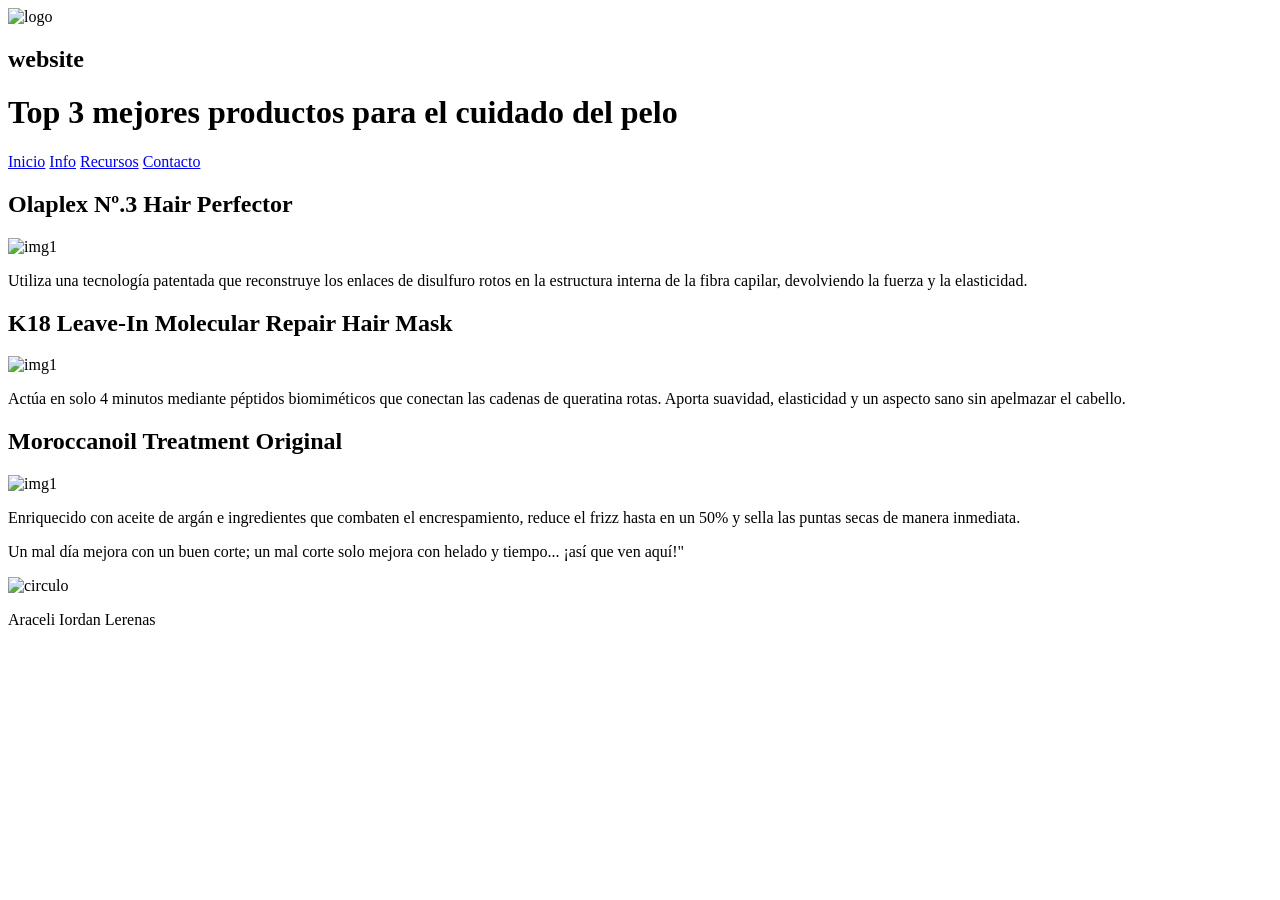
==== index.html @ 1f34c500 "Add files via upload" ====
<!DOCTYPE html>
<html lang="es">
<head>
    <meta charset="UTF-8">
    <meta http-equiv="X-UA-Compatible" content="IE=edge">
    <meta name="viewport" content="width=device-width, initial-scale=1.0">
    <title>Plantilla Amarillo</title>
    <link rel="stylesheet" href="css/estilos.css">
</head>
<body>
    <header>
        <img src="img/logo.svg" alt="logo">
        <h2>website</h2>
        <h1>Top 3 mejores productos para el cuidado del pelo </h1>
    </header>
    <nav>
        <a href="index.html">Inicio</a>
        <a href="Info.html">Info</a>
        <a href="recursos.html">Recursos</a>
        <a href="contacto.html">Contacto</a>
    </nav>
    <main>
        <article>
            <h2>Olaplex Nº.3 Hair Perfector</h2>
            <div class="contenido">
                <img src="img/imag.avif" alt="img1">
                <p>Utiliza una tecnología patentada que reconstruye los enlaces de disulfuro rotos en la estructura interna de la fibra capilar, devolviendo la fuerza y la elasticidad.</p>
        
        </article>
        <article>
            <h2>K18 Leave-In Molecular Repair Hair Mask</h2>
            <div class="contenido">
                <img src="img/imagen.jpg" alt="img1">
                <p>Actúa en solo 4 minutos mediante péptidos biomiméticos que conectan las cadenas de queratina rotas. Aporta suavidad, elasticidad y un aspecto sano sin apelmazar el cabello.
                <p>
            </div>
        </article>
        <article>
            <h2>Moroccanoil Treatment Original</h2>
            <div class="contenido">
                <img src="img/images.jpg" alt="img1">
                <p>Enriquecido con aceite de argán e ingredientes que combaten el encrespamiento, reduce el frizz hasta en un 50% y sella las puntas secas de manera inmediata.
                
            </div>
        </article>
        <div class="info">
            <p>Un mal día mejora con un buen corte; un mal corte solo mejora con helado y tiempo... ¡así que ven aquí!"</p>
            <img src="img/person.svg" alt="circulo">
        </div>
    </main>
    <footer><p> Araceli Iordan Lerenas 
</body>
</html>
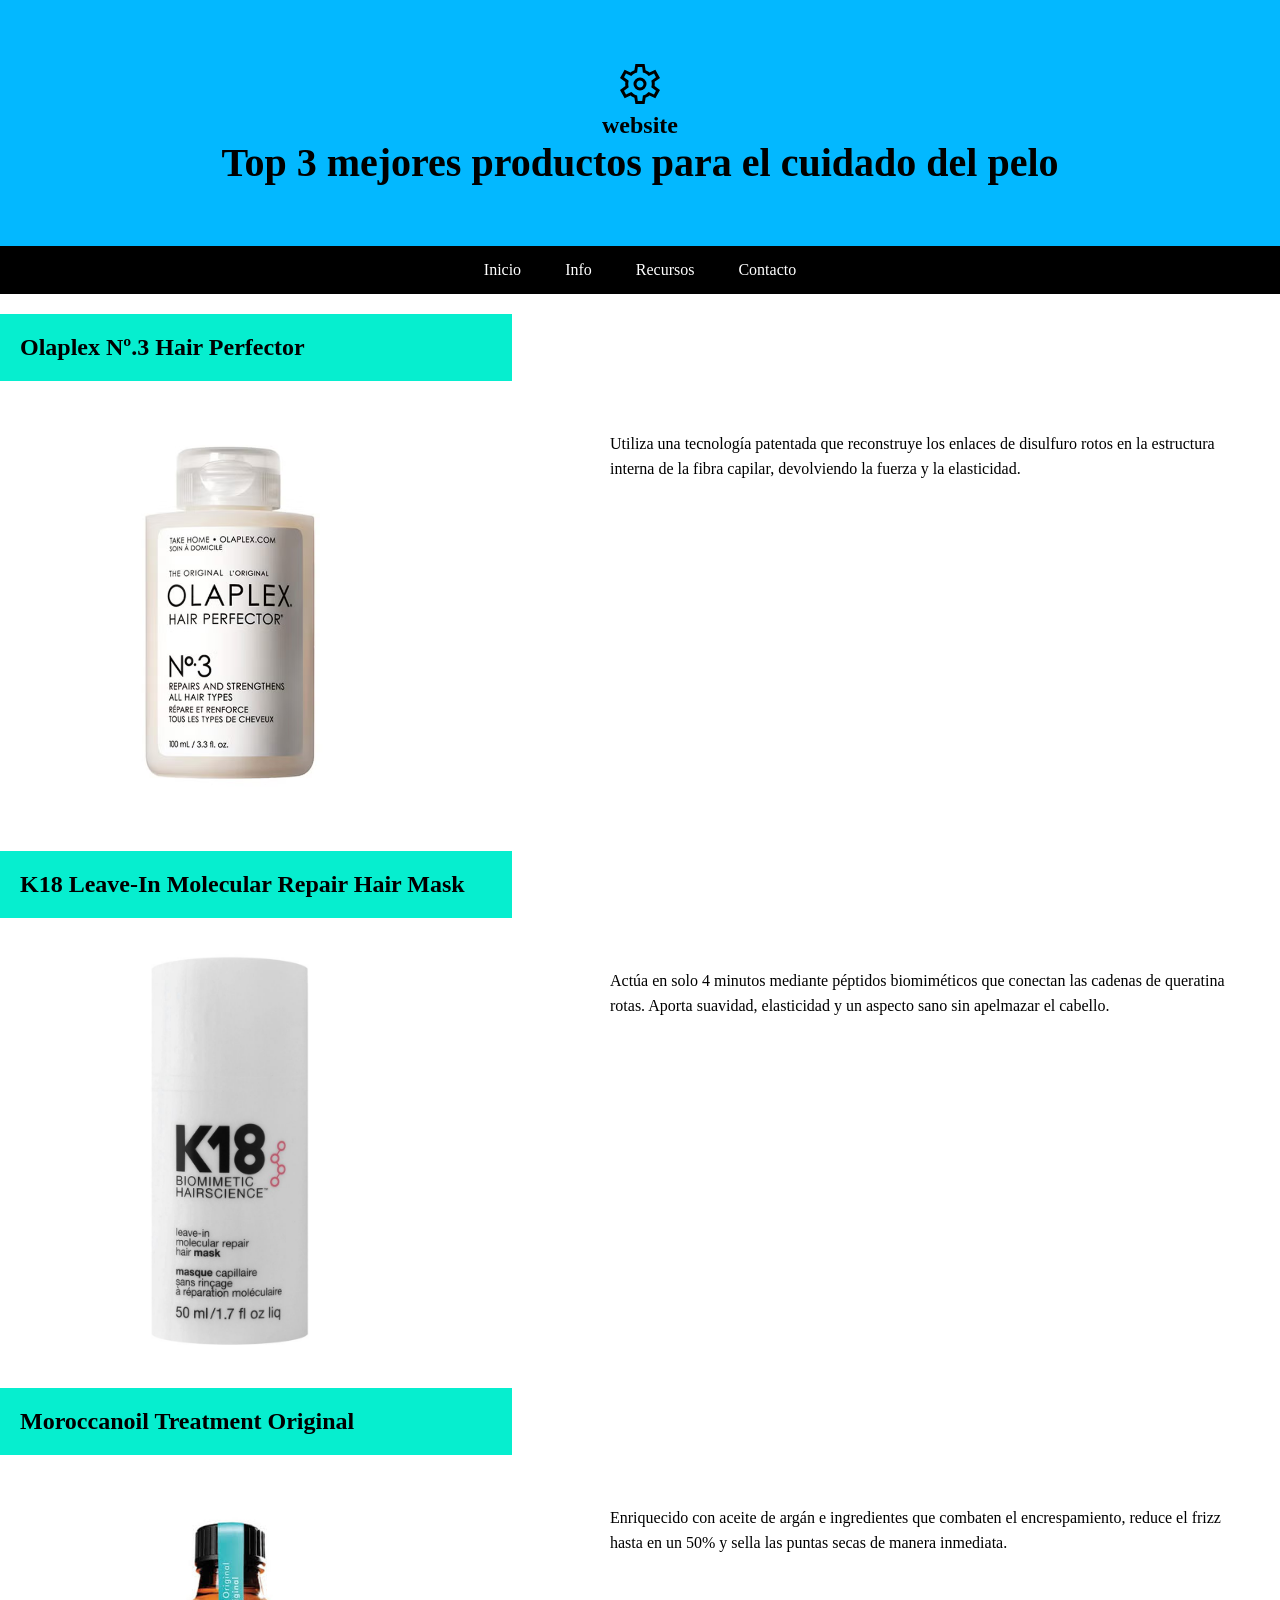
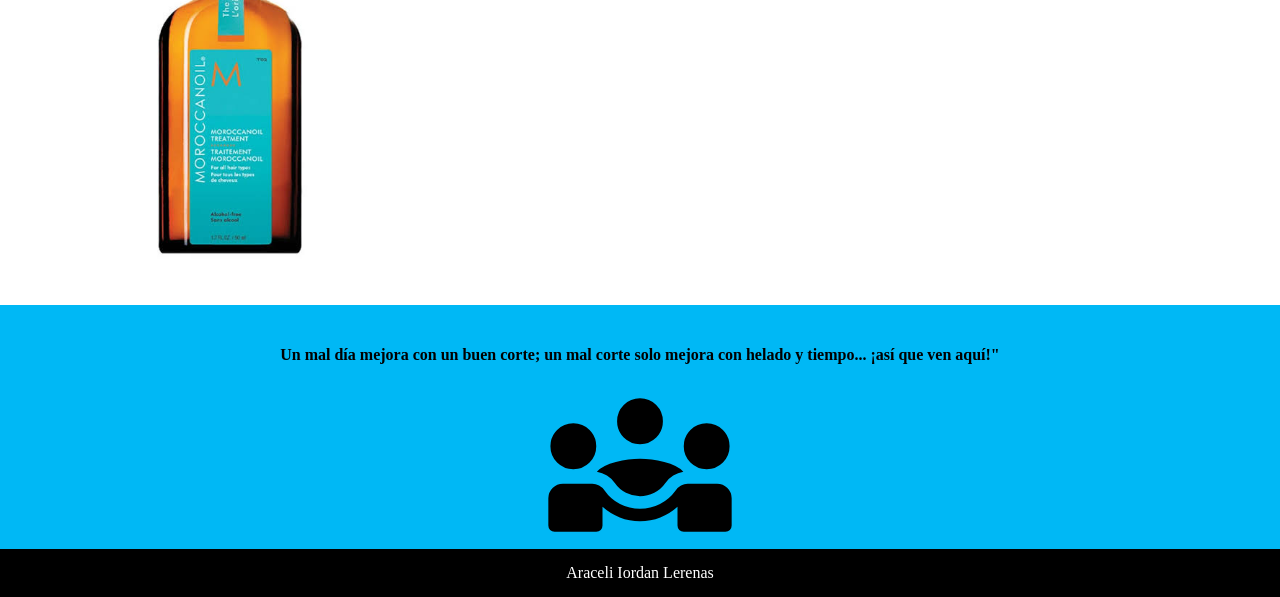
==== commit 4ff49e5f: "Add files via upload" ====
--- a/index.html
+++ b/index.html
@@ -5,11 +5,11 @@
     <meta http-equiv="X-UA-Compatible" content="IE=edge">
     <meta name="viewport" content="width=device-width, initial-scale=1.0">
     <title>Plantilla Amarillo</title>
-    <link rel="stylesheet" href="css/estilos.css">
+    <link rel="stylesheet" href="estilos.css">
 </head>
 <body>
     <header>
-        <img src="img/logo.svg" alt="logo">
+        <img src="logo.svg" alt="logo">
         <h2>website</h2>
         <h1>Top 3 mejores productos para el cuidado del pelo </h1>
     </header>
@@ -23,14 +23,14 @@
         <article>
             <h2>Olaplex Nº.3 Hair Perfector</h2>
             <div class="contenido">
-                <img src="img/imag.avif" alt="img1">
+                <img src="imag.avif" alt="img1">
                 <p>Utiliza una tecnología patentada que reconstruye los enlaces de disulfuro rotos en la estructura interna de la fibra capilar, devolviendo la fuerza y la elasticidad.</p>
         
         </article>
         <article>
             <h2>K18 Leave-In Molecular Repair Hair Mask</h2>
             <div class="contenido">
-                <img src="img/imagen.jpg" alt="img1">
+                <img src="imagen.jpg" alt="img1">
                 <p>Actúa en solo 4 minutos mediante péptidos biomiméticos que conectan las cadenas de queratina rotas. Aporta suavidad, elasticidad y un aspecto sano sin apelmazar el cabello.
                 <p>
             </div>
@@ -38,14 +38,14 @@
         <article>
             <h2>Moroccanoil Treatment Original</h2>
             <div class="contenido">
-                <img src="img/images.jpg" alt="img1">
+                <img src="images.jpg" alt="img1">
                 <p>Enriquecido con aceite de argán e ingredientes que combaten el encrespamiento, reduce el frizz hasta en un 50% y sella las puntas secas de manera inmediata.
                 
             </div>
         </article>
         <div class="info">
             <p>Un mal día mejora con un buen corte; un mal corte solo mejora con helado y tiempo... ¡así que ven aquí!"</p>
-            <img src="img/person.svg" alt="circulo">
+            <img src="person.svg" alt="circulo">
         </div>
     </main>
     <footer><p> Araceli Iordan Lerenas 
--- a/estilos.css
+++ b/estilos.css
@@ -0,0 +1,97 @@
+@import url('https://fonts.googleapis.com/css2?family=Anybody&display=swap');
+
+* {
+    margin:0;
+    padding:0;
+    box-sizing: border-box;
+}
+
+body{
+    min-height: 100vh;
+    background-color: #fff;
+    color:#000;
+    font-family: 'Anbody', cursive;
+}
+
+header {
+    /* min-height: 300px; */
+    background-color: rgb(3, 184, 255);
+    text-align: center;
+    padding:60px;
+    
+}
+header h1{
+    font-size: 2.5em;
+}
+nav {
+    /* height: 50px; */
+    background-color: #000;
+    color:#fff;
+    text-align: center;
+}
+nav a{
+    text-decoration: none;
+    color:#fff;
+    padding:15px 20px;
+    display:inline-block;
+    /* background-color: red; */
+}
+
+nav a:hover{
+    text-decoration: underline;
+}
+main article{
+    /* background-color: red; */
+    padding:20px 0;
+    overflow: hidden;
+    
+}
+main article h2{
+    width:40%;
+    min-width: 400px;
+    background-color: rgb(6, 238, 207);
+    padding:20px;
+    
+}
+main article .contenido{
+    padding:30px;
+    /* background-color: aqua; */
+}
+main article img{
+    
+    width: 200%;
+    min-width: 240px;
+    max-width: 400px;
+    margin-right: 180px;;
+    float:left;
+    
+}
+main article p{
+    margin-top:20px;
+    /* margin-left:20px; */
+    line-height: 25px;
+}
+main .info{
+    background-color: rgb(0, 184, 245);
+    text-align: center;
+    font-weight: bolder;
+    
+}
+main .info p{
+    padding:40px 20% 0;
+    line-height: 20px;;
+}
+
+main .info img{
+    width: 20%;
+    max-width: 200px;
+    /* border:5px solid #fff; */
+    margin-bottom: -20px;
+}
+footer{
+    /* height: 50px; */
+    background-color: #000;
+    color:#fff;
+    text-align: center;
+    padding:15px;
+}
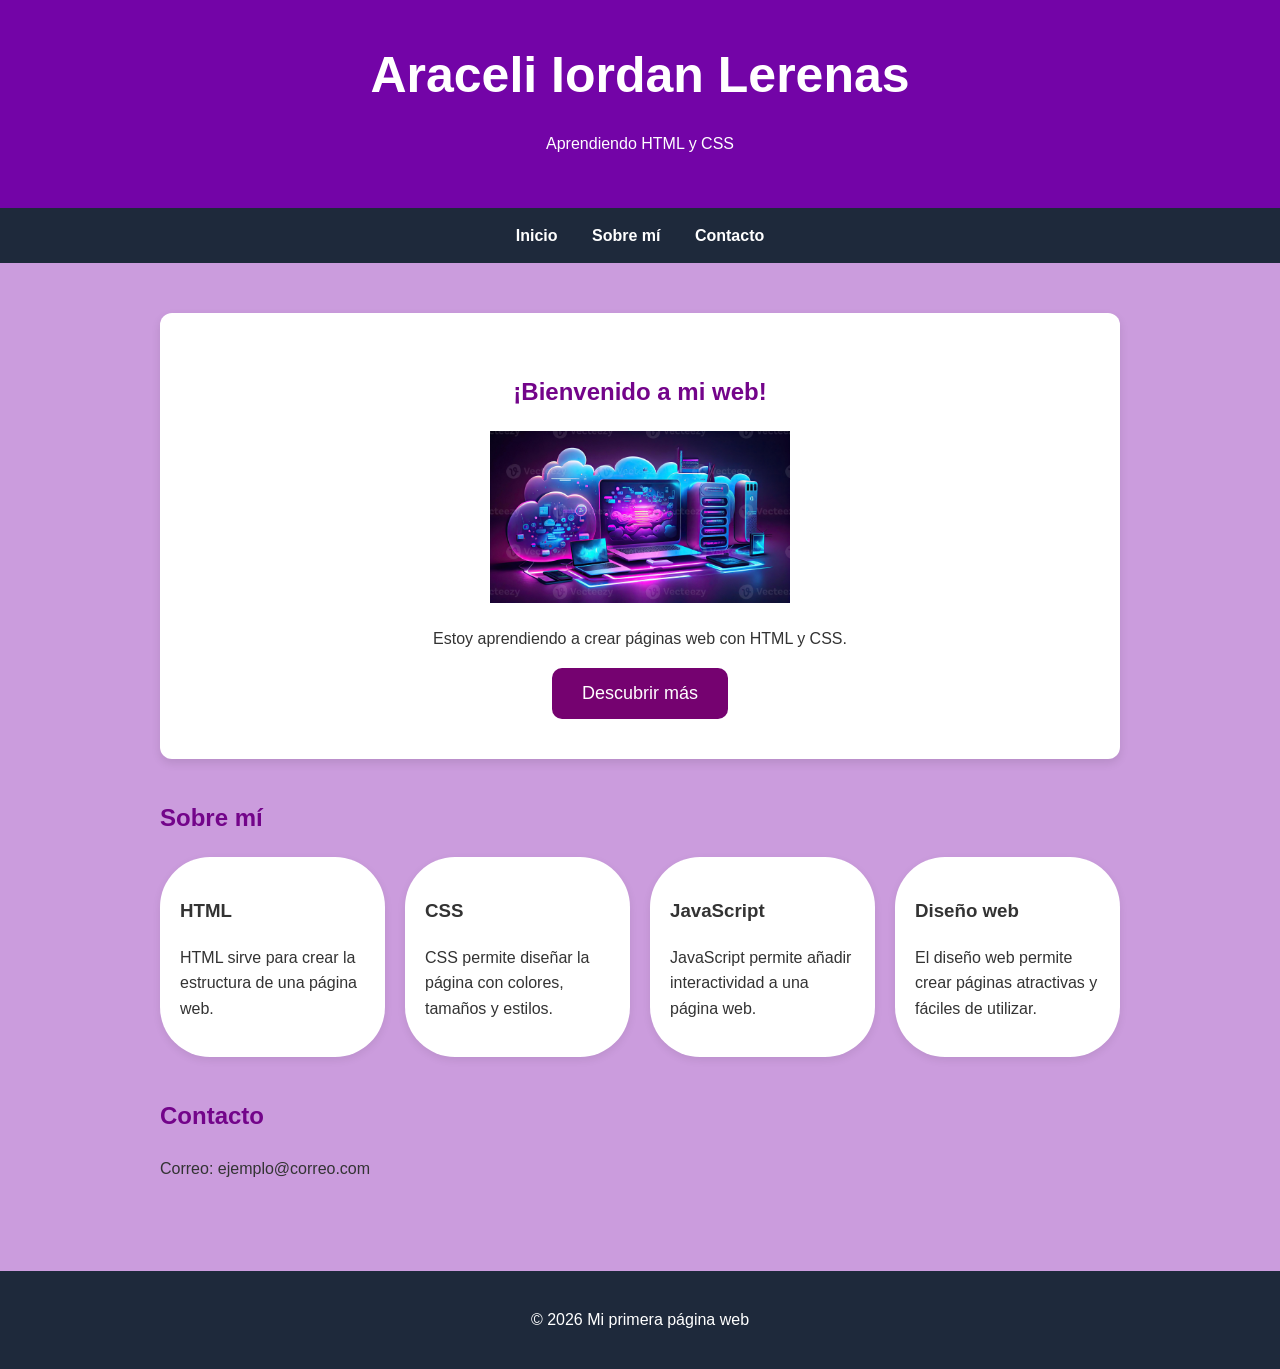
==== commit 2f941ee9: "Add files via upload" ====
--- a/index.html
+++ b/index.html
@@ -1,53 +1,110 @@
-<!DOCTYPE html>
-<html lang="es">
-<head>
-    <meta charset="UTF-8">
-    <meta http-equiv="X-UA-Compatible" content="IE=edge">
-    <meta name="viewport" content="width=device-width, initial-scale=1.0">
-    <title>Plantilla Amarillo</title>
-    <link rel="stylesheet" href="estilos.css">
-</head>
-<body>
-    <header>
-        <img src="logo.svg" alt="logo">
-        <h2>website</h2>
-        <h1>Top 3 mejores productos para el cuidado del pelo </h1>
-    </header>
-    <nav>
-        <a href="index.html">Inicio</a>
-        <a href="Info.html">Info</a>
-        <a href="recursos.html">Recursos</a>
-        <a href="contacto.html">Contacto</a>
-    </nav>
-    <main>
-        <article>
-            <h2>Olaplex Nº.3 Hair Perfector</h2>
-            <div class="contenido">
-                <img src="imag.avif" alt="img1">
-                <p>Utiliza una tecnología patentada que reconstruye los enlaces de disulfuro rotos en la estructura interna de la fibra capilar, devolviendo la fuerza y la elasticidad.</p>
-        
-        </article>
-        <article>
-            <h2>K18 Leave-In Molecular Repair Hair Mask</h2>
-            <div class="contenido">
-                <img src="imagen.jpg" alt="img1">
-                <p>Actúa en solo 4 minutos mediante péptidos biomiméticos que conectan las cadenas de queratina rotas. Aporta suavidad, elasticidad y un aspecto sano sin apelmazar el cabello.
-                <p>
-            </div>
-        </article>
-        <article>
-            <h2>Moroccanoil Treatment Original</h2>
-            <div class="contenido">
-                <img src="images.jpg" alt="img1">
-                <p>Enriquecido con aceite de argán e ingredientes que combaten el encrespamiento, reduce el frizz hasta en un 50% y sella las puntas secas de manera inmediata.
-                
-            </div>
-        </article>
-        <div class="info">
-            <p>Un mal día mejora con un buen corte; un mal corte solo mejora con helado y tiempo... ¡así que ven aquí!"</p>
-            <img src="person.svg" alt="circulo">
-        </div>
-    </main>
-    <footer><p> Araceli Iordan Lerenas 
-</body>
+<!DOCTYPE html>
+
+<html lang="es">
+
+<head>
+
+    <meta charset="UTF-8">
+
+    <meta name="viewport" content="width=device-width, initial-scale=1.0">
+
+    <title>Mi primera página web</title>
+
+    <link rel="stylesheet" href="style.css">
+
+</head>
+
+<body>
+
+    <header>
+
+        <h1>Araceli Iordan Lerenas </h1>
+
+        <p>Aprendiendo HTML y CSS</p>
+
+    </header>
+
+    <nav>
+
+        <a href="#inicio">Inicio</a>
+
+        <a href="#sobre-mi">Sobre mí</a>
+
+        <a href="#contacto">Contacto</a>
+
+    </nav>
+
+    <main>
+
+        <section id="inicio" class="presentacion">
+
+            <h2>¡Bienvenido a mi web!</h2>
+
+<img src="imagen.png" alt="Imagen de presentación" width="300">
+
+            <p>Estoy aprendiendo a crear páginas web con HTML y CSS.</p>
+
+            <button>Descubrir más</button>
+
+        </section>
+
+        <section id="sobre-mi">
+
+            <h2>Sobre mí</h2>
+
+            <div class="tarjetas">
+
+                <article class="tarjeta">
+
+                    <h3>HTML</h3>
+
+                    <p>HTML sirve para crear la estructura de una página web.</p>
+
+                </article>
+
+                <article class="tarjeta">
+
+                    <h3>CSS</h3>
+
+                    <p>CSS permite diseñar la página con colores, tamaños y estilos.</p>
+
+                </article>
+
+                <article class="tarjeta">
+
+                    <h3>JavaScript</h3>
+
+                    <p>JavaScript permite añadir interactividad a una página web.</p>
+
+                </article>
+                <article class="tarjeta">
+
+                    <h3>Diseño web </h3>
+
+                    <p>El diseño web permite crear páginas atractivas y fáciles de utilizar.</p>
+
+                </article>
+
+            </div>
+
+        </section>
+
+        <section id="contacto">
+
+            <h2>Contacto</h2>
+
+            <p>Correo: ejemplo@correo.com</p>
+
+        </section>
+
+    </main>
+
+    <footer>
+
+        <p>© 2026 Mi primera página web</p>
+
+    </footer>
+
+</body>
+
 </html>
--- a/style.css
+++ b/style.css
@@ -0,0 +1,215 @@
+/* Estilos generales */
+
+* {
+
+    box-sizing: border-box;
+
+}
+
+body {
+
+    font-family: Arial, sans-serif;
+
+    margin: 0;
+
+    background-color: #cb9cdd;
+
+    color: #333;
+
+    line-height: 1.6;
+
+}
+
+/* Cabecera */
+
+header {
+
+    background-color: #7304a7;
+
+    color: white;
+
+    text-align: center;
+
+    padding: 35px 20px;
+
+}
+
+header h1 {
+
+    margin: 0;
+
+    font-size: 50px;
+
+}
+
+/* Menú de navegación */
+
+nav {
+
+    background-color: #1e293b;
+
+    text-align: center;
+
+    padding: 15px;
+
+}
+
+nav a {
+
+    color: white;
+
+    text-decoration: none;
+
+    margin: 0 15px;
+
+    font-weight: bold;
+
+}
+
+nav a:hover {
+
+    color: #93c5fd;
+
+}
+
+/* Contenido principal */
+
+main {
+
+    max-width: 1000px;
+
+    margin: 30px auto;
+
+    padding: 20px;
+
+}
+
+section {
+
+    margin-bottom: 40px;
+
+}
+
+h2 {
+
+    color: #73048a;
+
+}
+
+/* Presentación */
+
+.presentacion {
+
+    background-color: white;
+
+    text-align: center;
+
+    padding: 40px 20px;
+
+    border-radius: 12px;
+
+    box-shadow: 0 4px 10px rgba(0, 0, 0, 0.1);
+
+}
+
+/* Botón */
+
+button {
+
+    background-color: #750270;
+
+    color: white;
+
+    border: none;
+
+    padding: 15px 30px;
+
+    border-radius: 10px;
+
+    cursor: pointer;
+
+    font-size: 18px;
+
+}
+
+button:hover {
+
+    background-color: #5e027a;
+
+}
+
+/* Tarjetas */
+
+.tarjetas {
+
+    display: flex;
+
+    gap: 20px;
+
+    flex-wrap: wrap;
+
+}
+
+.tarjeta {
+
+    flex: 1;
+
+    min-width: 200px;
+
+    background-color: white;
+
+    padding: 20px;
+
+    border-radius: 50px;
+
+    box-shadow: 0 3px 8px rgba(0, 0, 0, 0.08);
+
+    transition: transform 0.3s;
+
+}
+
+.tarjeta:hover {
+
+    transform: translateY(-5px);
+
+}
+
+/* Pie de página */
+
+footer {
+
+    background-color: #1e293b;
+
+    color: white;
+
+    text-align: center;
+
+    padding: 20px;
+
+}
+
+/* Adaptación a móviles */
+
+@media (max-width: 600px) {
+
+    header h1 {
+
+        font-size: 28px;
+
+    }
+
+    nav a {
+
+        display: inline-block;
+
+        margin: 5px 8px;
+
+    }
+
+    .tarjetas {
+
+        flex-direction: column;
+
+    }
+
+}
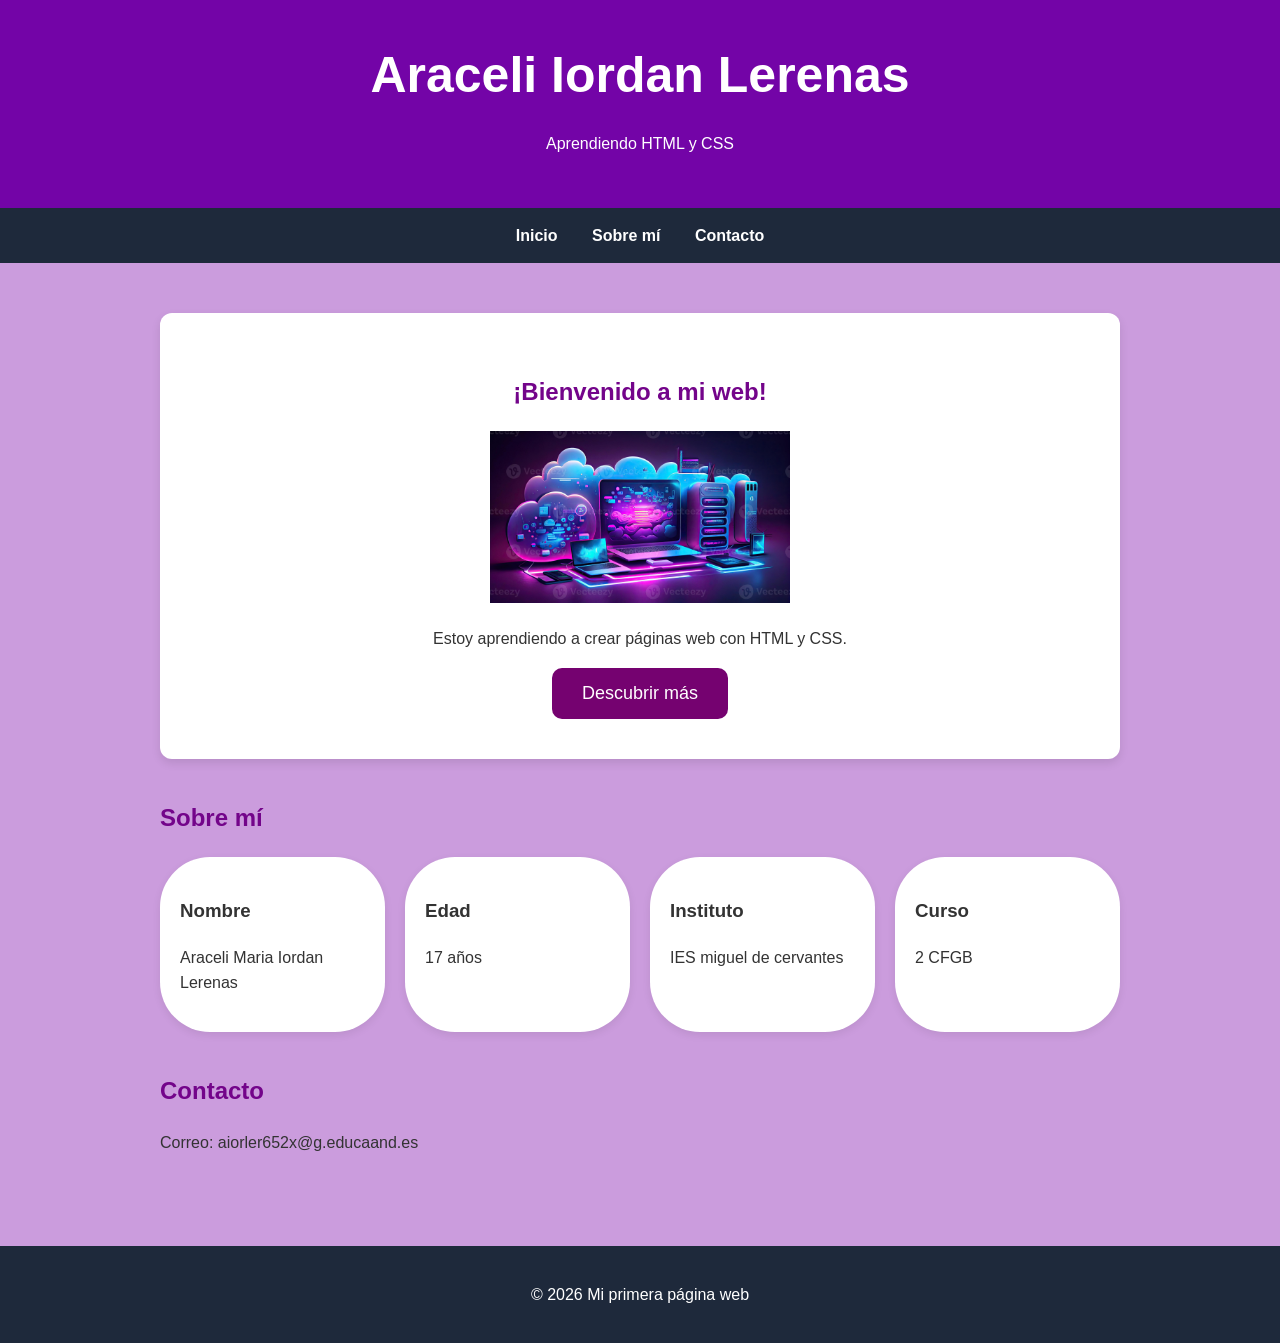
==== commit 693682e1: "Add files via upload" ====
--- a/index.html
+++ b/index.html
@@ -56,32 +56,32 @@
 
                 <article class="tarjeta">
 
-                    <h3>HTML</h3>
+                    <h3>Nombre </h3>
 
-                    <p>HTML sirve para crear la estructura de una página web.</p>
+                    <p>Araceli Maria Iordan Lerenas </p>
 
                 </article>
 
                 <article class="tarjeta">
 
-                    <h3>CSS</h3>
+                    <h3>Edad  </h3>
 
-                    <p>CSS permite diseñar la página con colores, tamaños y estilos.</p>
+                    <p>17 años  </p>
 
                 </article>
 
                 <article class="tarjeta">
 
-                    <h3>JavaScript</h3>
+                    <h3>Instituto</h3>
 
-                    <p>JavaScript permite añadir interactividad a una página web.</p>
+                    <p>IES miguel de cervantes </p>
 
                 </article>
                 <article class="tarjeta">
 
-                    <h3>Diseño web </h3>
+                    <h3>Curso </h3>
 
-                    <p>El diseño web permite crear páginas atractivas y fáciles de utilizar.</p>
+                    <p>2 CFGB</p>
 
                 </article>
 
@@ -93,7 +93,7 @@
 
             <h2>Contacto</h2>
 
-            <p>Correo: ejemplo@correo.com</p>
+            <p>Correo: aiorler652x@g.educaand.es</p>
 
         </section>
 
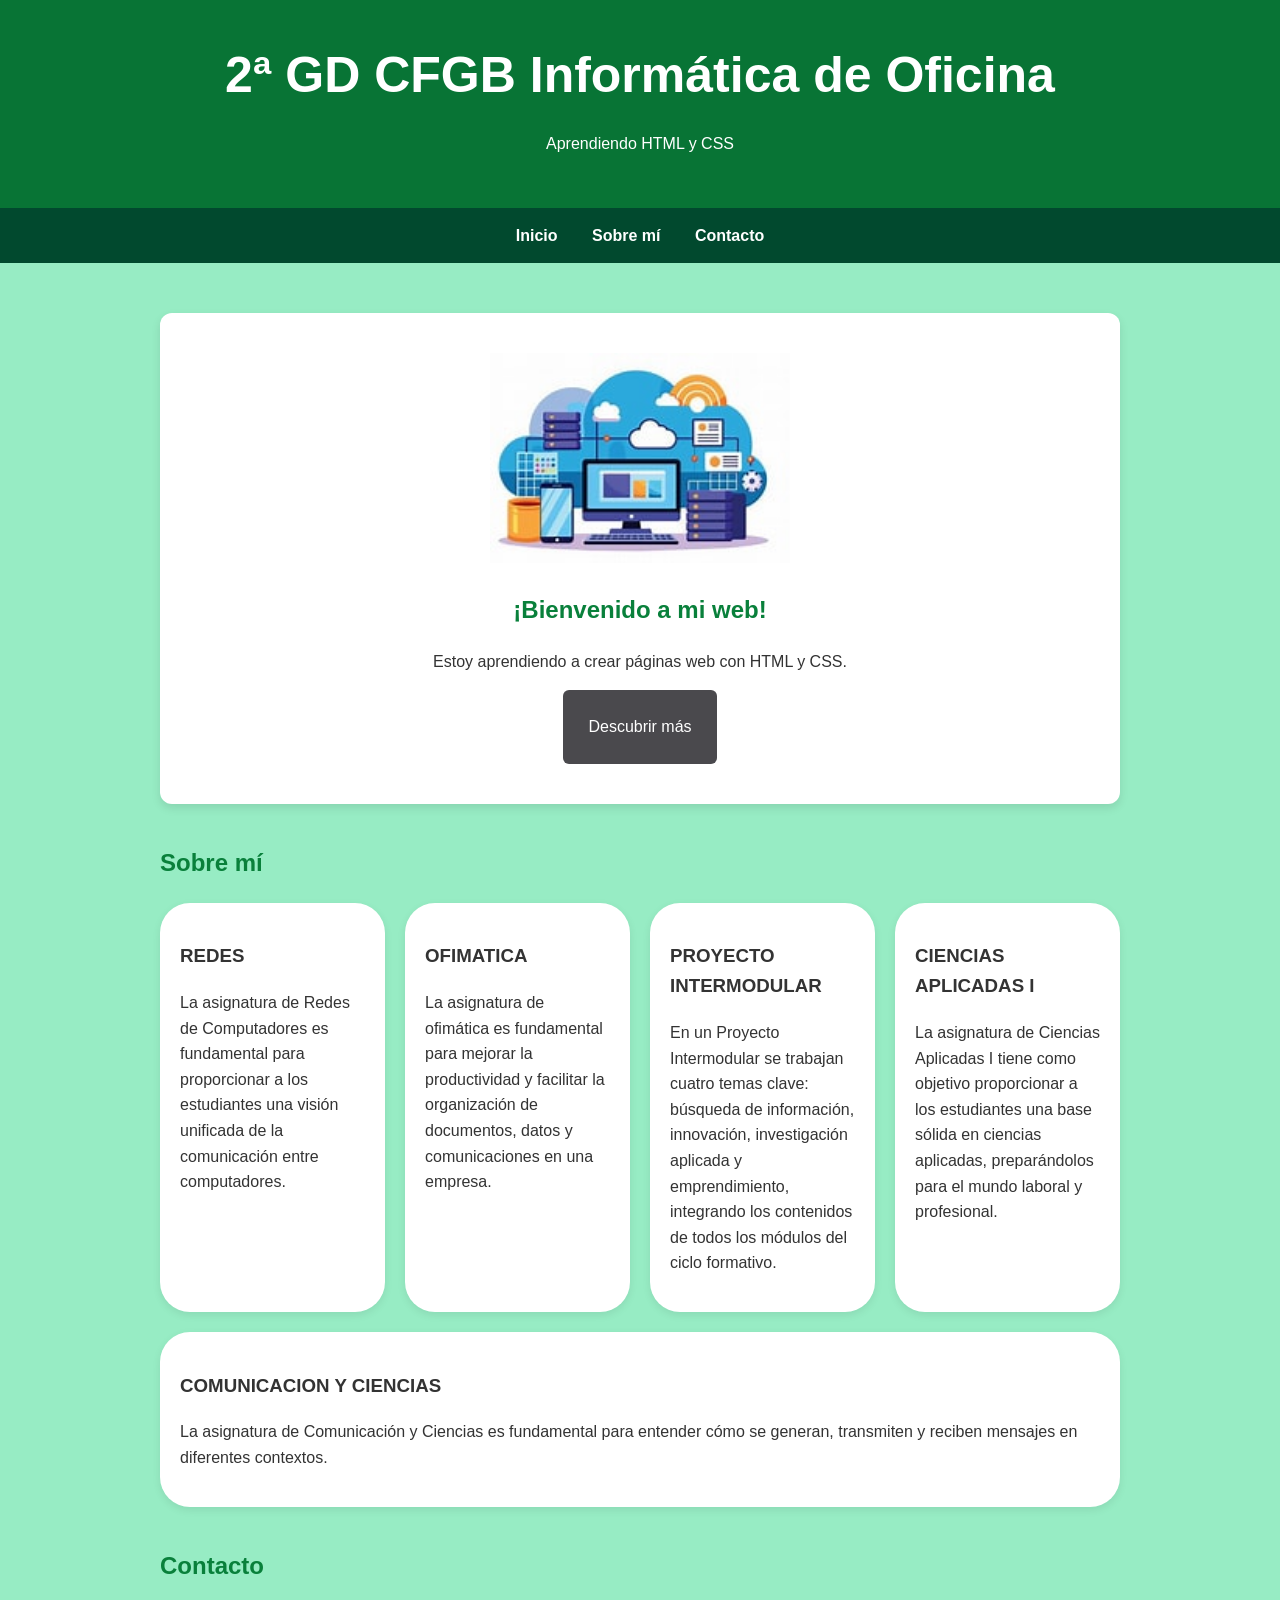
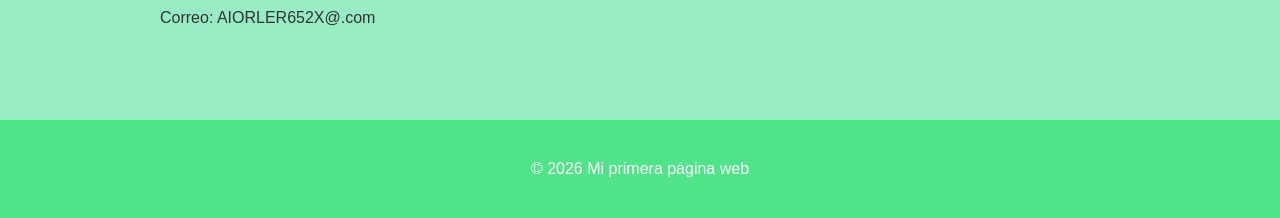
==== commit 1ca0af67: "Add files via upload" ====
--- a/index.html
+++ b/index.html
@@ -8,7 +8,7 @@
 
     <meta name="viewport" content="width=device-width, initial-scale=1.0">
 
-    <title>Mi primera página web</title>
+    <title> 2ª GD CFGB Informática de Oficina</title>
 
     <link rel="stylesheet" href="style.css">
 
@@ -18,7 +18,7 @@
 
     <header>
 
-        <h1>Araceli Iordan Lerenas </h1>
+        <h1> 2ª GD CFGB Informática de Oficina</h1>
 
         <p>Aprendiendo HTML y CSS</p>
 
@@ -37,14 +37,13 @@
     <main>
 
         <section id="inicio" class="presentacion">
+             <img src="IMAGEN.jpg" alt="Imagen de presentación" width="300">
 
             <h2>¡Bienvenido a mi web!</h2>
 
-<img src="imagen.png" alt="Imagen de presentación" width="300">
-
             <p>Estoy aprendiendo a crear páginas web con HTML y CSS.</p>
-
-            <button>Descubrir más</button>
+          
+            <a href="https://sites.google.com/d/1kStG5Sk_oLKqMxswQTuZCiFTu92sWRNF/p/1G6OKuX1jX69RsB5J-FPltq-qOdmsNuap/edit"> <button><p>Descubrir más</p></button></a>
 
         </section>
 
@@ -56,34 +55,41 @@
 
                 <article class="tarjeta">
 
-                    <h3>Nombre </h3>
+                    <h3>REDES </h3>
 
-                    <p>Araceli Maria Iordan Lerenas </p>
+                    <p>La asignatura de Redes de Computadores es fundamental para proporcionar a los estudiantes una visión unificada de la comunicación entre computadores.</p>
 
                 </article>
 
                 <article class="tarjeta">
 
-                    <h3>Edad  </h3>
+                    <h3>OFIMATICA </h3>
 
-                    <p>17 años  </p>
+                    <p>La asignatura de ofimática es fundamental para mejorar la productividad y facilitar la organización de documentos, datos y comunicaciones en una empresa.</p>
 
                 </article>
 
                 <article class="tarjeta">
 
-                    <h3>Instituto</h3>
+                    <h3>PROYECTO INTERMODULAR </h3>
 
-                    <p>IES miguel de cervantes </p>
+                    <p>En un Proyecto Intermodular se trabajan cuatro temas clave: búsqueda de información, innovación, investigación aplicada y emprendimiento, integrando los contenidos de todos los módulos del ciclo formativo.<P></P>
+                </article>
+                 <article class="tarjeta">
+
+                    <h3>CIENCIAS APLICADAS I  </h3>
+
+                    <p>La asignatura de Ciencias Aplicadas I tiene como objetivo proporcionar a los estudiantes una base sólida en ciencias aplicadas, preparándolos para el mundo laboral y profesional.</p>
 
                 </article>
-                <article class="tarjeta">
+ <article class="tarjeta">
 
-                    <h3>Curso </h3>
+                    <h3>COMUNICACION Y CIENCIAS </h3>
 
-                    <p>2 CFGB</p>
+                    <p>La asignatura de Comunicación y Ciencias es fundamental para entender cómo se generan, transmiten y reciben mensajes en diferentes contextos.</p>
 
                 </article>
+
 
             </div>
 
@@ -93,7 +99,7 @@
 
             <h2>Contacto</h2>
 
-            <p>Correo: aiorler652x@g.educaand.es</p>
+            <p>Correo: AIORLER652X@.com</p>
 
         </section>
 
--- a/style.css
+++ b/style.css
@@ -12,7 +12,7 @@
 
     margin: 0;
 
-    background-color: #cb9cdd;
+    background-color: #97ecc4;
 
     color: #333;
 
@@ -24,7 +24,7 @@
 
 header {
 
-    background-color: #7304a7;
+    background-color: #087435;
 
     color: white;
 
@@ -46,7 +46,7 @@
 
 nav {
 
-    background-color: #1e293b;
+    background-color: #01492e;
 
     text-align: center;
 
@@ -92,7 +92,7 @@
 
 h2 {
 
-    color: #73048a;
+    color: #09803b;
 
 }
 
@@ -116,25 +116,25 @@
 
 button {
 
-    background-color: #750270;
+    background-color: #4a494d;
 
     color: white;
 
     border: none;
 
-    padding: 15px 30px;
-
-    border-radius: 10px;
+    padding: 12px 25px;
+
+    border-radius: 6px;
 
     cursor: pointer;
 
-    font-size: 18px;
+    font-size: 16px;
 
 }
 
 button:hover {
 
-    background-color: #5e027a;
+    background-color: #05941d;
 
 }
 
@@ -160,7 +160,7 @@
 
     padding: 20px;
 
-    border-radius: 50px;
+    border-radius: 30px;
 
     box-shadow: 0 3px 8px rgba(0, 0, 0, 0.08);
 
@@ -178,7 +178,7 @@
 
 footer {
 
-    background-color: #1e293b;
+    background-color: #50e489;
 
     color: white;
 
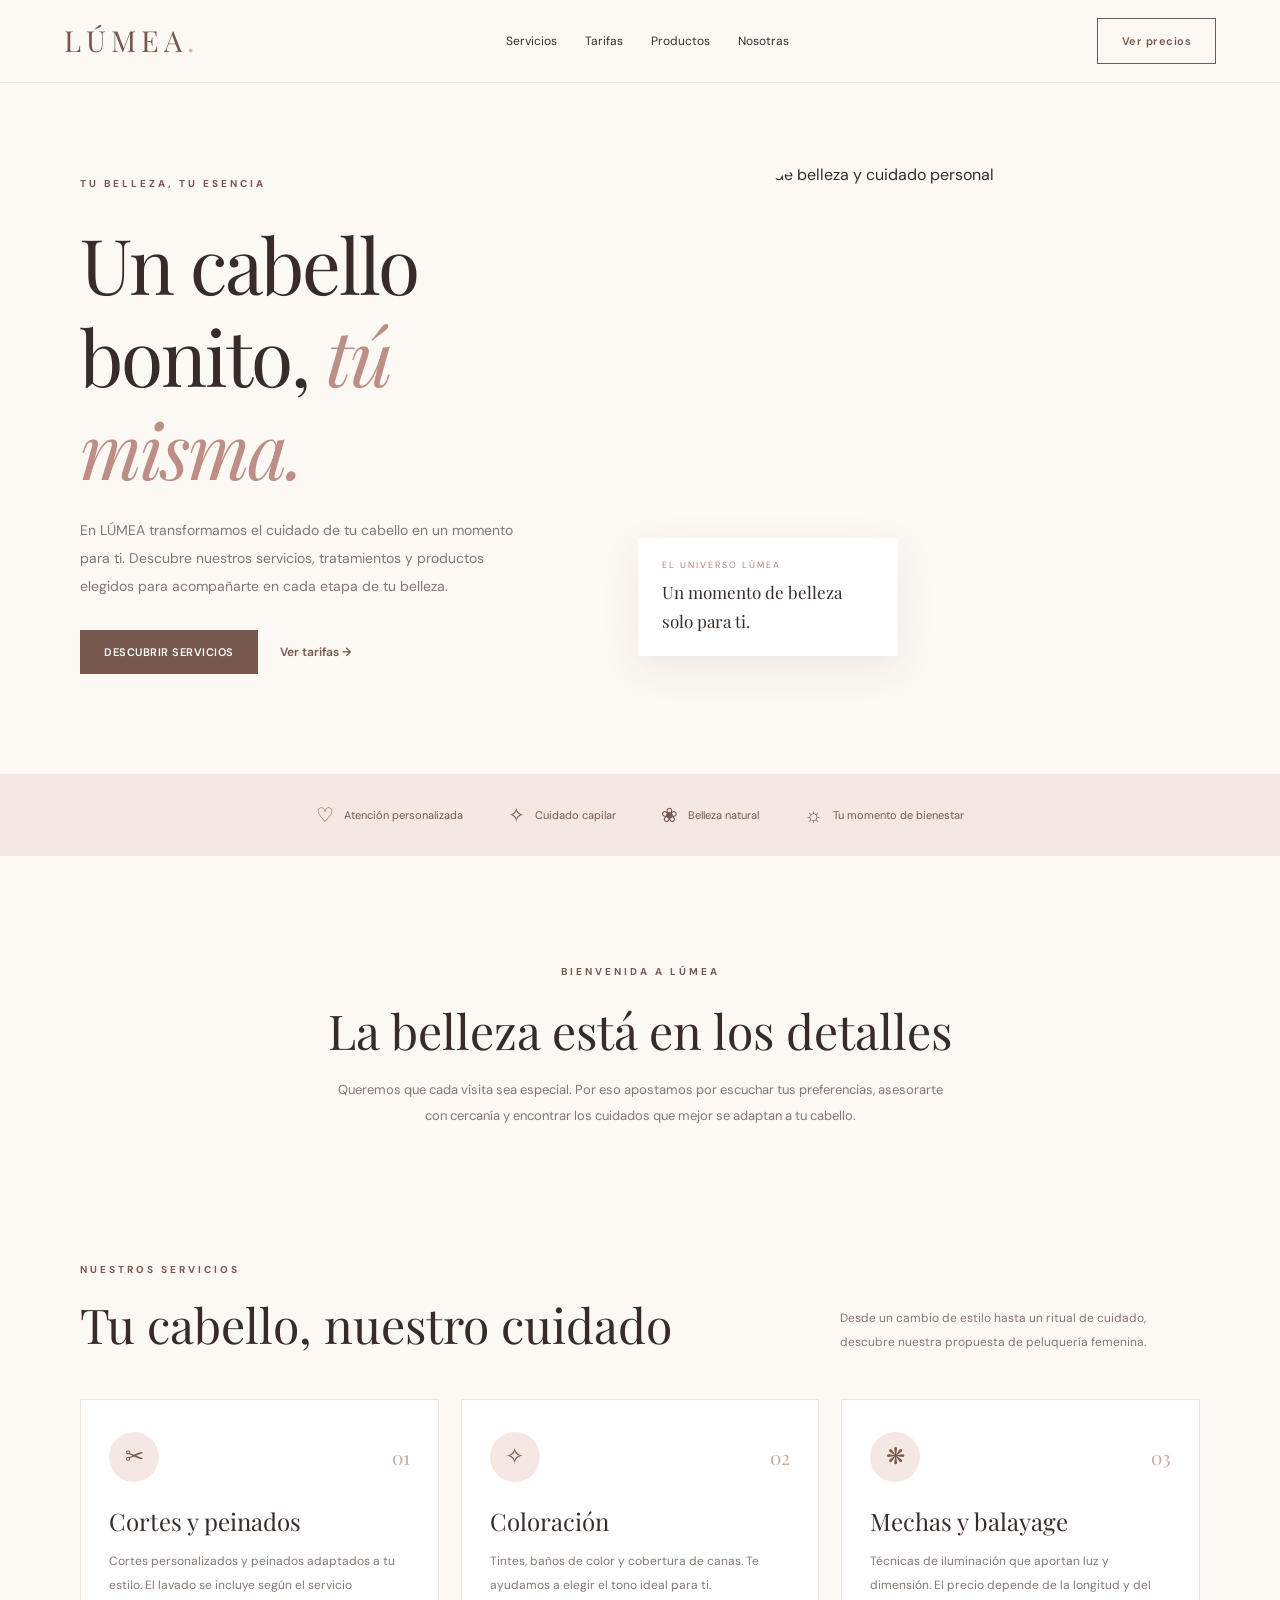
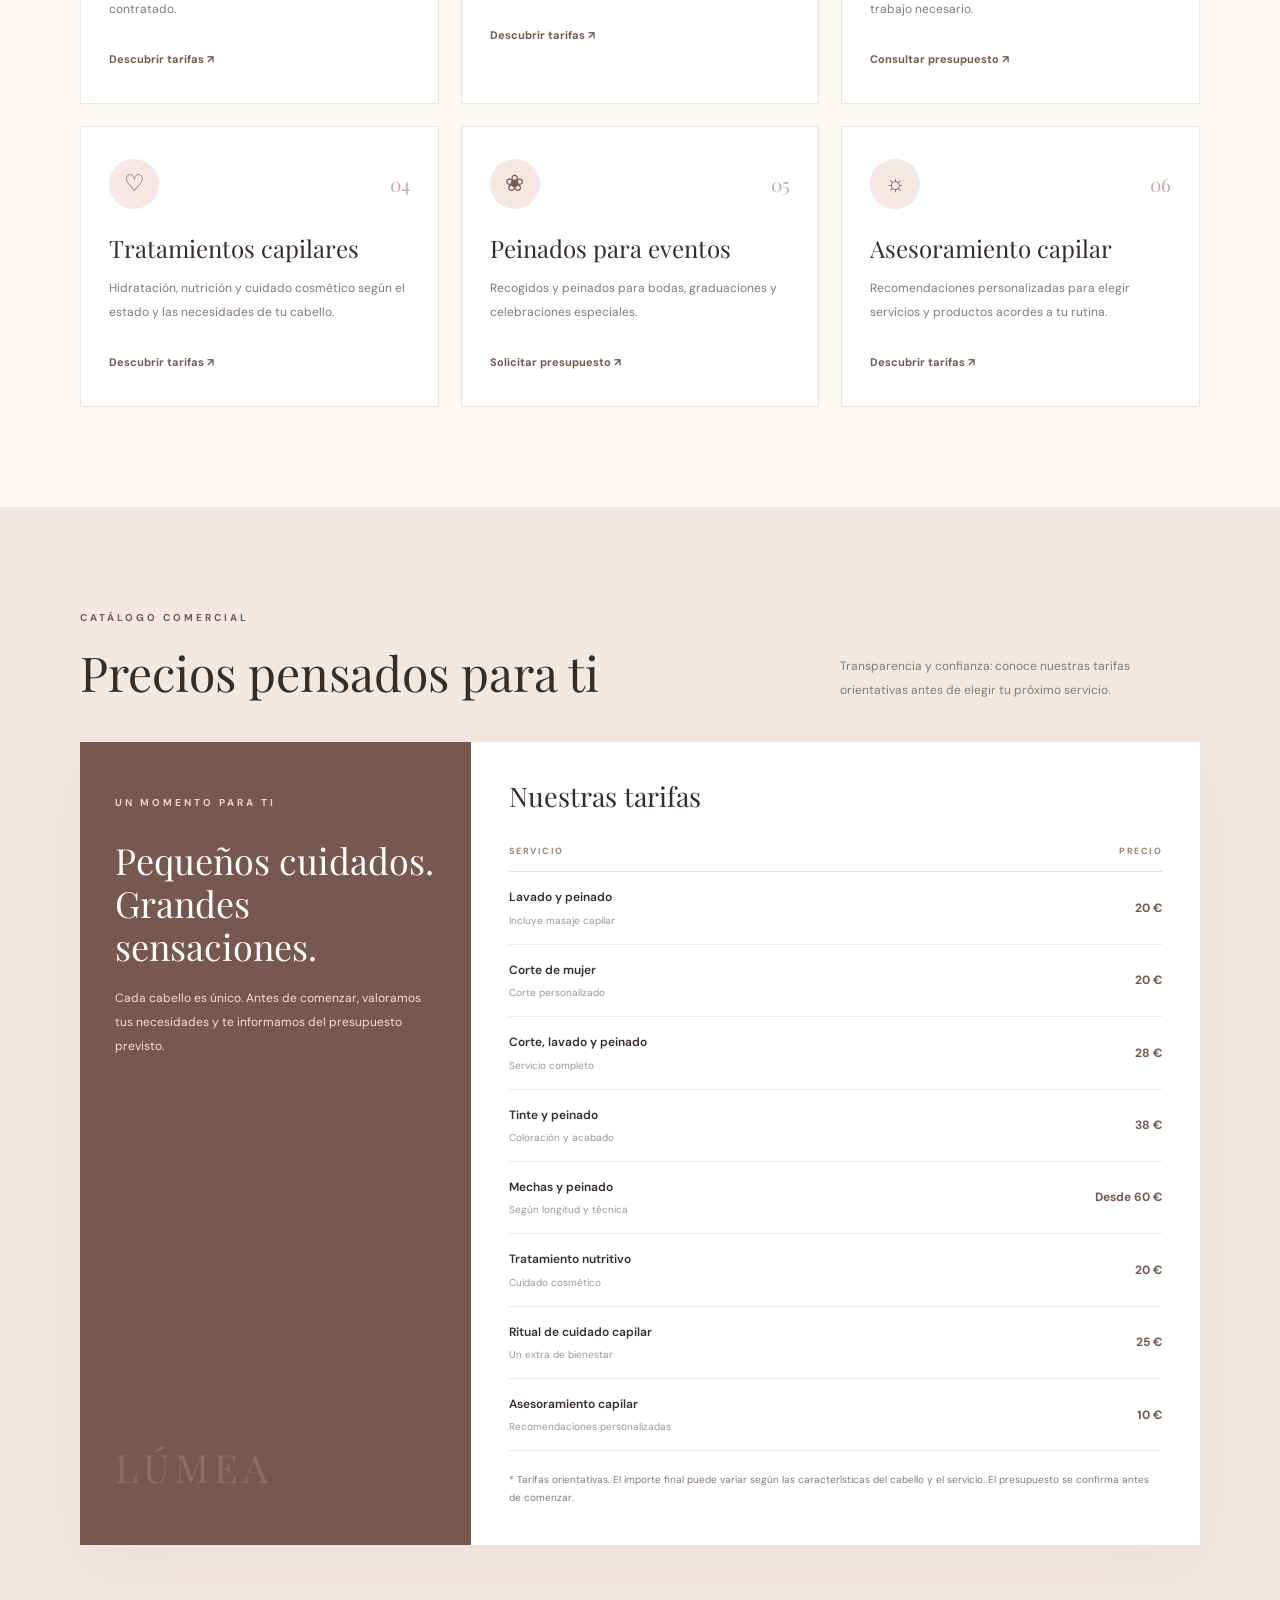
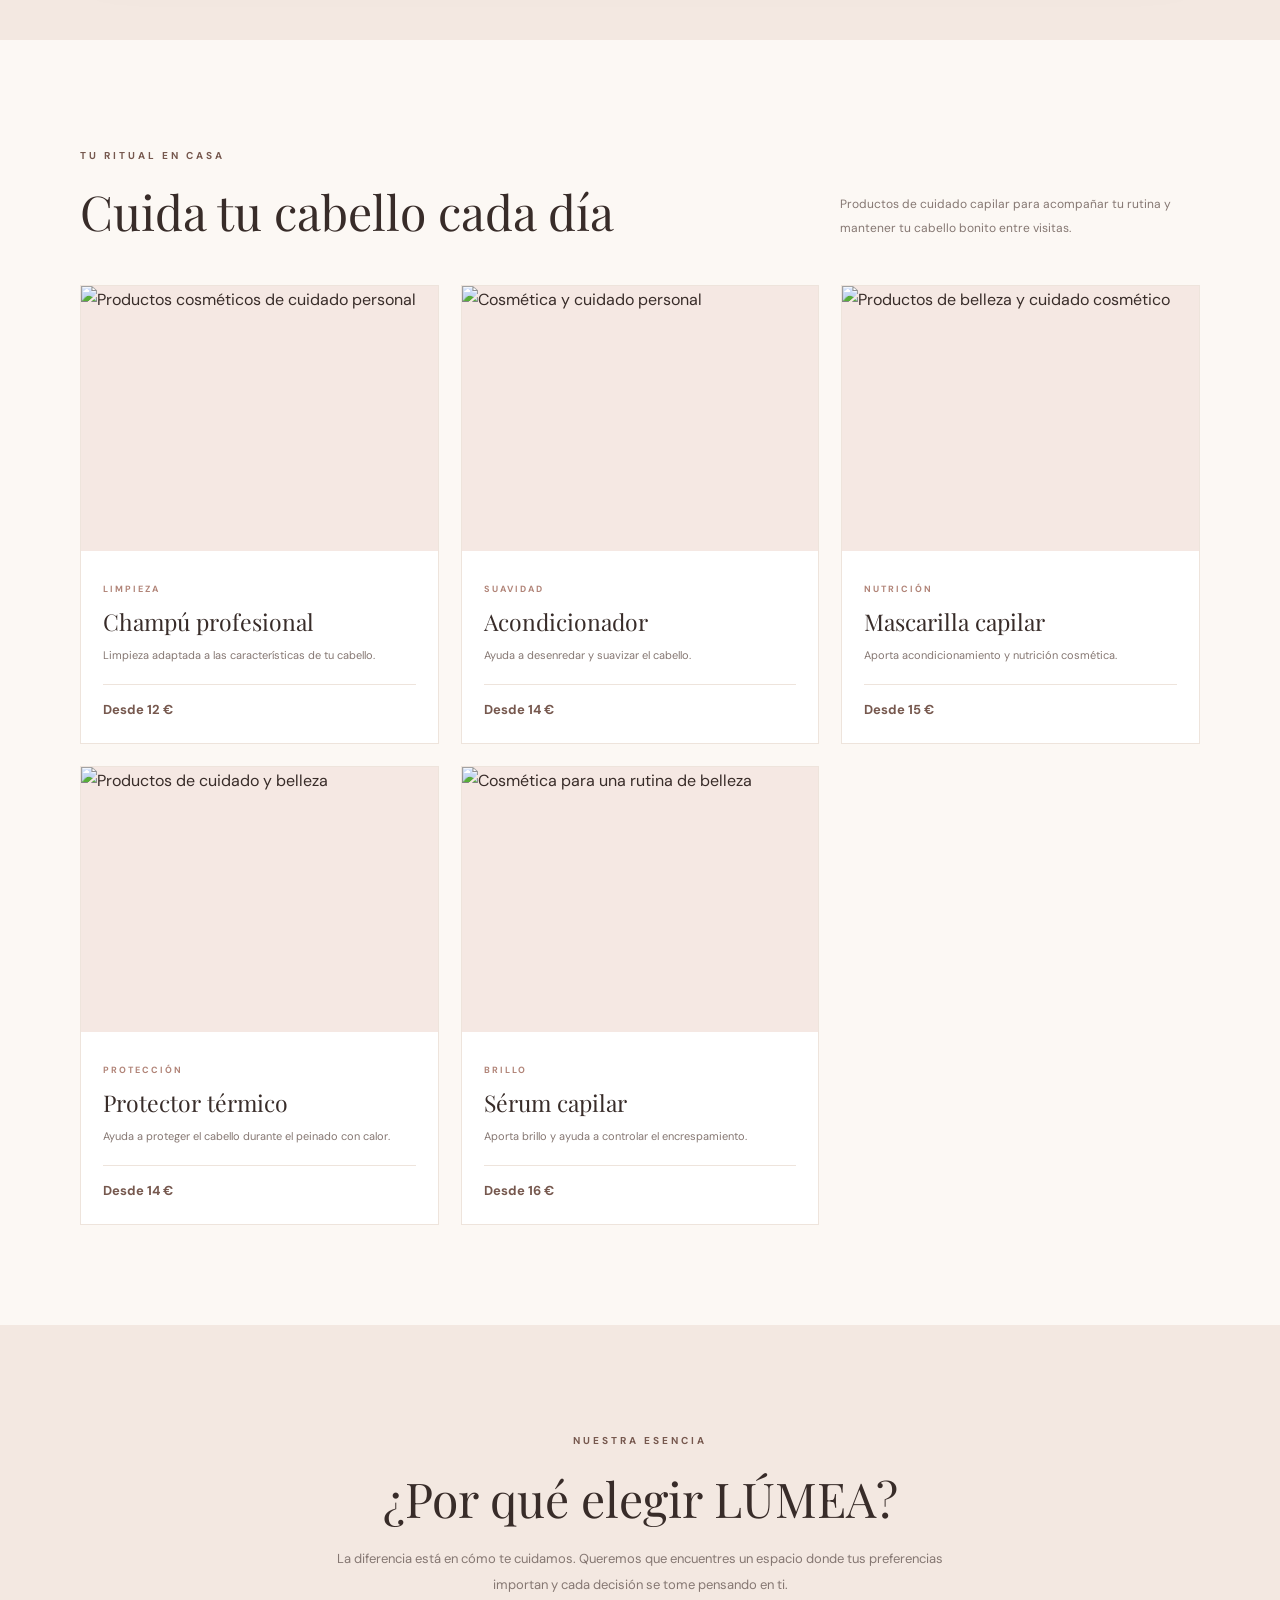
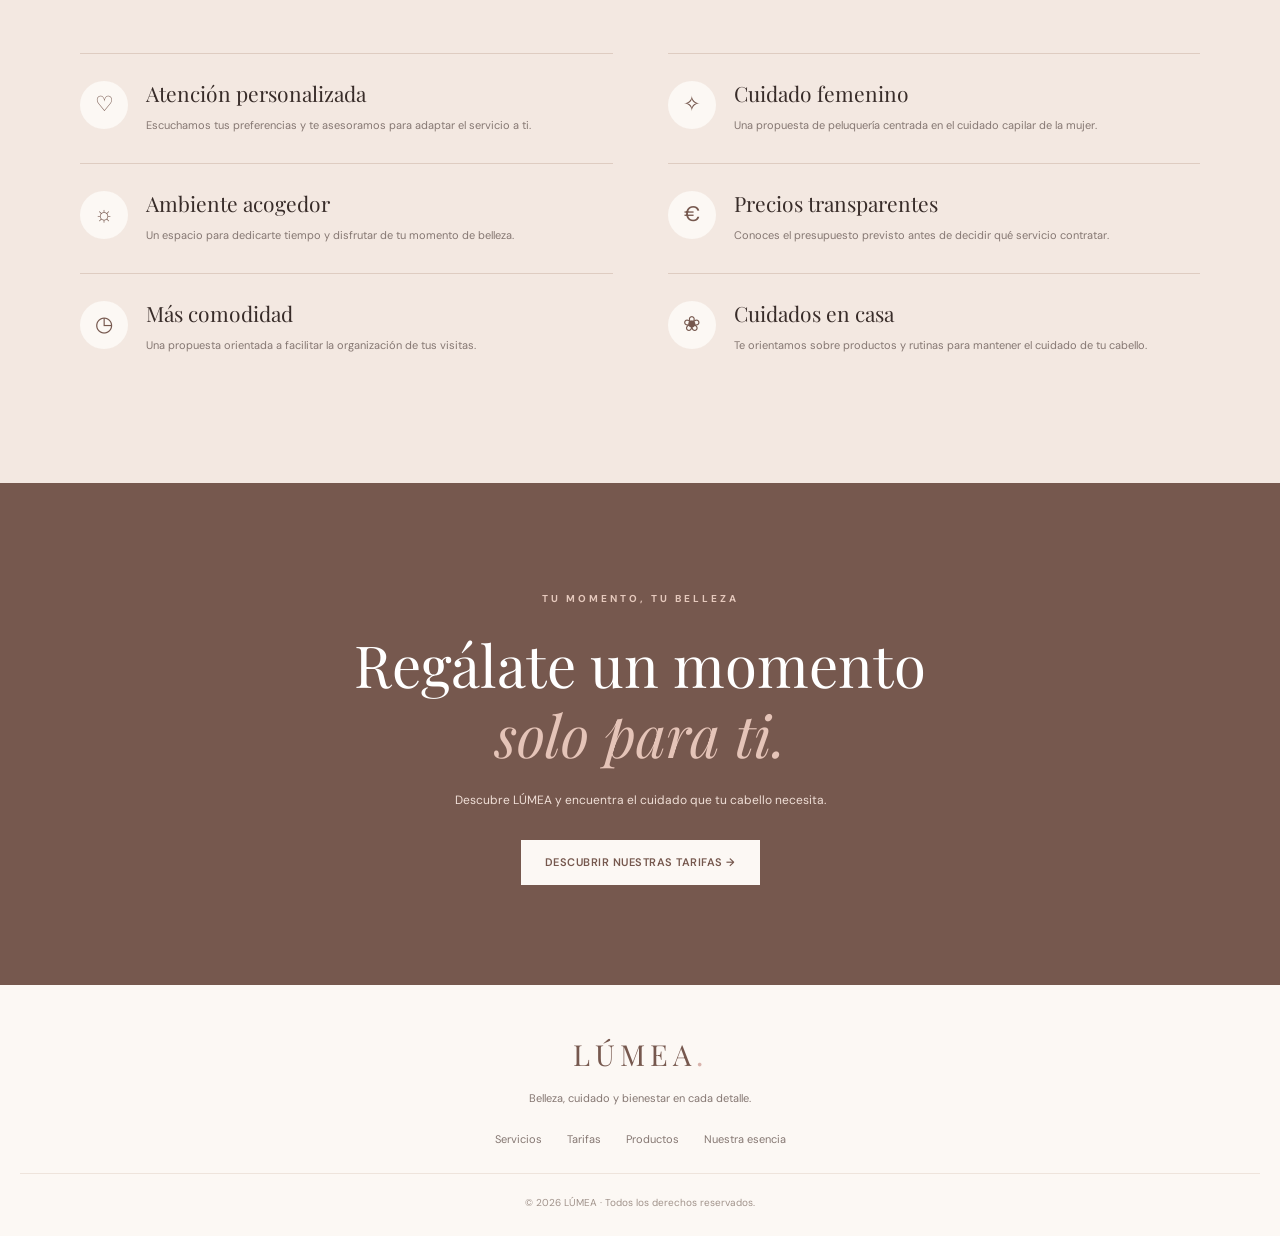
==== commit 52072bd6: "Add files via upload" ====
--- a/index.html
+++ b/index.html
@@ -1,116 +1,1309 @@
+
 <!DOCTYPE html>
-
 <html lang="es">
-
 <head>
-
-    <meta charset="UTF-8">
-
-    <meta name="viewport" content="width=device-width, initial-scale=1.0">
-
-    <title> 2ª GD CFGB Informática de Oficina</title>
-
-    <link rel="stylesheet" href="style.css">
-
+<meta charset="UTF-8">
+<meta name="viewport" content="width=device-width, initial-scale=1.0">
+
+<title>LÚMEA | Belleza y cuidado capilar</title>
+
+<link rel="preconnect" href="https://fonts.googleapis.com">
+<link rel="preconnect" href="https://fonts.gstatic.com" crossorigin>
+<link href="https://fonts.googleapis.com/css2?family=DM+Sans:wght@400;500;600;700&family=Playfair+Display:ital,wght@0,400;0,500;0,600;1,400&display=swap" rel="stylesheet">
+
+<style>
+:root {
+    --rosa: #d9b4ad;
+    --rosa-claro: #f5e8e3;
+    --crema: #fcf8f4;
+    --marron: #76584e;
+    --oscuro: #382c29;
+    --gris: #857772;
+    --blanco: #fff;
+}
+
+* {
+    margin: 0;
+    padding: 0;
+    box-sizing: border-box;
+}
+
+html {
+    scroll-behavior: smooth;
+    scroll-padding-top: 90px;
+}
+
+body {
+    background: var(--crema);
+    color: var(--oscuro);
+    font-family: "DM Sans", sans-serif;
+    line-height: 1.7;
+}
+
+a {
+    color: inherit;
+    text-decoration: none;
+}
+
+img {
+    display: block;
+    width: 100%;
+    object-fit: cover;
+}
+
+.container {
+    width: min(1120px, 88%);
+    margin: auto;
+}
+
+.eyebrow {
+    color: var(--marron);
+    font-size: 10px;
+    font-weight: 700;
+    letter-spacing: 3px;
+    text-transform: uppercase;
+}
+
+h1, h2, h3 {
+    font-family: "Playfair Display", Georgia, serif;
+    font-weight: 400;
+    line-height: 1.2;
+}
+
+h2 {
+    font-size: clamp(34px, 4vw, 48px);
+}
+
+p {
+    color: var(--gris);
+}
+
+/* NAVEGACIÓN */
+
+header {
+    position: sticky;
+    top: 0;
+    z-index: 100;
+    background: rgba(252, 248, 244, .95);
+    backdrop-filter: blur(14px);
+    border-bottom: 1px solid #eee4dc;
+}
+
+.navbar {
+    width: min(1200px, 90%);
+    min-height: 82px;
+    margin: auto;
+    display: flex;
+    justify-content: space-between;
+    align-items: center;
+    gap: 25px;
+}
+
+.logo {
+    font-family: "Playfair Display", serif;
+    font-size: 29px;
+    letter-spacing: 5px;
+    color: var(--marron);
+}
+
+.logo span {
+    color: var(--rosa);
+}
+
+nav {
+    display: flex;
+    gap: 28px;
+}
+
+nav a {
+    font-size: 12px;
+    transition: color .3s;
+}
+
+nav a:hover {
+    color: #b47f76;
+}
+
+.btn {
+    display: inline-block;
+    padding: 13px 24px;
+    font-size: 11px;
+    font-weight: 600;
+    letter-spacing: .5px;
+    transition: .3s;
+}
+
+.btn-primary {
+    background: var(--marron);
+    color: white;
+}
+
+.btn-primary:hover {
+    background: #513c35;
+    transform: translateY(-2px);
+}
+
+.btn-outline {
+    border: 1px solid var(--marron);
+    color: var(--marron);
+}
+
+/* PORTADA */
+
+.hero {
+    display: grid;
+    grid-template-columns: 1fr 1fr;
+    align-items: center;
+    gap: 65px;
+    padding-top: 65px;
+    padding-bottom: 80px;
+}
+
+.hero-text {
+    padding: 20px 0;
+}
+
+.hero h1 {
+    font-size: clamp(54px, 6vw, 82px);
+    letter-spacing: -2px;
+    margin: 22px 0;
+}
+
+.hero h1 em {
+    color: #bd8e85;
+    font-weight: 400;
+}
+
+.hero-text > p {
+    max-width: 440px;
+    font-size: 14px;
+    line-height: 2;
+    margin-bottom: 30px;
+}
+
+.hero-actions {
+    display: flex;
+    align-items: center;
+    flex-wrap: wrap;
+    gap: 22px;
+}
+
+.hero-link {
+    font-size: 12px;
+    font-weight: 600;
+    color: var(--marron);
+}
+
+.hero-image {
+    position: relative;
+    height: 520px;
+}
+
+.hero-image img {
+    height: 100%;
+    border-radius: 180px 180px 8px 8px;
+}
+
+.image-label {
+    position: absolute;
+    bottom: 25px;
+    left: -35px;
+    max-width: 260px;
+    padding: 20px 24px;
+    background: white;
+    box-shadow: 0 12px 40px #513c3515;
+}
+
+.image-label span {
+    display: block;
+    color: #b47f76;
+    font-size: 9px;
+    letter-spacing: 2px;
+    margin-bottom: 5px;
+}
+
+.image-label strong {
+    font-family: "Playfair Display", serif;
+    font-size: 17px;
+    font-weight: 400;
+}
+
+/* FRANJA */
+
+.promise {
+    background: var(--rosa-claro);
+    padding: 24px 0;
+}
+
+.promise-inner {
+    display: flex;
+    justify-content: center;
+    align-items: center;
+    flex-wrap: wrap;
+    gap: 45px;
+}
+
+.promise-item {
+    display: flex;
+    align-items: center;
+    gap: 10px;
+    font-size: 11px;
+    color: var(--marron);
+}
+
+.promise-item span {
+    font-size: 20px;
+}
+
+/* PRESENTACIÓN */
+
+.intro {
+    text-align: center;
+    padding: 100px 0 55px;
+}
+
+.intro h2 {
+    margin: 18px 0;
+}
+
+.intro p {
+    max-width: 620px;
+    margin: auto;
+    font-size: 13px;
+    line-height: 2;
+}
+
+/* SERVICIOS */
+
+.section {
+    padding: 70px 0 100px;
+}
+
+.section-heading {
+    display: flex;
+    justify-content: space-between;
+    align-items: end;
+    gap: 30px;
+    margin-bottom: 45px;
+}
+
+.section-heading h2 {
+    margin-top: 15px;
+}
+
+.section-heading > p {
+    max-width: 360px;
+    font-size: 12px;
+    line-height: 2;
+}
+
+.services-grid {
+    display: grid;
+    grid-template-columns: repeat(3, 1fr);
+    gap: 22px;
+}
+
+.service-card {
+    padding: 32px 28px;
+    background: white;
+    border: 1px solid #eee4dc;
+    transition: .3s;
+}
+
+.service-card:hover {
+    transform: translateY(-6px);
+    box-shadow: 0 15px 35px #513c350c;
+}
+
+.service-top {
+    display: flex;
+    justify-content: space-between;
+    align-items: center;
+    margin-bottom: 25px;
+}
+
+.service-icon {
+    width: 50px;
+    height: 50px;
+    display: grid;
+    place-items: center;
+    border-radius: 50%;
+    background: var(--rosa-claro);
+    color: var(--marron);
+    font-size: 23px;
+}
+
+.service-number {
+    font-family: "Playfair Display", serif;
+    color: #c9aaa0;
+    font-size: 19px;
+}
+
+.service-card h3 {
+    font-size: 24px;
+    margin-bottom: 13px;
+}
+
+.service-card p {
+    font-size: 12px;
+    line-height: 2;
+    margin-bottom: 23px;
+}
+
+.service-card a {
+    color: var(--marron);
+    font-size: 11px;
+    font-weight: 700;
+}
+
+/* PRECIOS */
+
+.pricing {
+    background: #f3e8e1;
+    padding: 95px 0;
+}
+
+.pricing .section-heading {
+    margin-bottom: 40px;
+}
+
+.pricing-box {
+    display: grid;
+    grid-template-columns: .75fr 1.4fr;
+    background: white;
+    box-shadow: 0 20px 60px #513c350b;
+}
+
+.pricing-side {
+    padding: 45px 35px;
+    background: var(--marron);
+    color: white;
+    display: flex;
+    flex-direction: column;
+    justify-content: space-between;
+}
+
+.pricing-side .eyebrow {
+    color: #ead3c9;
+}
+
+.pricing-side h3 {
+    font-size: 36px;
+    margin: 25px 0 18px;
+}
+
+.pricing-side p {
+    color: #f0dfd7;
+    font-size: 12px;
+    line-height: 2;
+}
+
+.pricing-side .brand-watermark {
+    margin-top: 40px;
+    color: #ffffff25;
+    font-family: "Playfair Display", serif;
+    font-size: 39px;
+    letter-spacing: 5px;
+}
+
+.pricing-content {
+    padding: 38px;
+}
+
+.pricing-content h3 {
+    font-size: 27px;
+    margin-bottom: 20px;
+}
+
+table {
+    width: 100%;
+    border-collapse: collapse;
+}
+
+th {
+    padding: 12px 0;
+    border-bottom: 1px solid #eadfd7;
+    text-align: left;
+    color: #9b8277;
+    font-size: 9px;
+    letter-spacing: 1.5px;
+    text-transform: uppercase;
+}
+
+th:last-child, td:last-child {
+    text-align: right;
+    white-space: nowrap;
+}
+
+td {
+    padding: 15px 0;
+    border-bottom: 1px solid #f0e9e4;
+    font-size: 12px;
+}
+
+td strong {
+    display: block;
+    font-weight: 600;
+}
+
+td small {
+    display: block;
+    color: #a1938b;
+    font-size: 10px;
+    margin-top: 4px;
+}
+
+td.price {
+    color: var(--marron);
+    font-weight: 700;
+}
+
+.disclaimer {
+    margin-top: 20px;
+    font-size: 10px;
+    line-height: 1.8;
+}
+
+/* PRODUCTOS */
+
+.products {
+    padding: 100px 0;
+}
+
+.products-grid {
+    display: grid;
+    grid-template-columns: repeat(3, 1fr);
+    gap: 22px;
+}
+
+.product-card {
+    background: white;
+    border: 1px solid #eee4dc;
+    transition: .3s;
+}
+
+.product-card:hover {
+    transform: translateY(-5px);
+    box-shadow: 0 15px 35px #513c350c;
+}
+
+.product-photo {
+    height: 265px;
+    overflow: hidden;
+    background: var(--rosa-claro);
+}
+
+.product-photo img {
+    height: 100%;
+    transition: transform .6s;
+}
+
+.product-card:hover .product-photo img {
+    transform: scale(1.05);
+}
+
+.product-info {
+    padding: 22px;
+}
+
+.product-category {
+    color: #b18478;
+    font-size: 9px;
+    letter-spacing: 2px;
+    font-weight: 700;
+}
+
+.product-info h3 {
+    margin-top: 8px;
+    font-size: 23px;
+}
+
+.product-info p {
+    font-size: 11px;
+    line-height: 1.9;
+    margin: 9px 0 18px;
+}
+
+.product-price {
+    display: block;
+    padding-top: 14px;
+    border-top: 1px solid #eee4dc;
+    color: var(--marron);
+    font-size: 13px;
+    font-weight: 700;
+}
+
+/* DIFERENCIACIÓN */
+
+.why-us {
+    background: #f3e8e1;
+    padding: 100px 0;
+}
+
+.why-heading {
+    text-align: center;
+    max-width: 650px;
+    margin: 0 auto 55px;
+}
+
+.why-heading h2 {
+    margin: 18px 0;
+}
+
+.why-heading p {
+    font-size: 13px;
+    line-height: 2;
+}
+
+.why-grid {
+    display: grid;
+    grid-template-columns: repeat(2, 1fr);
+    gap: 0 55px;
+}
+
+.why-item {
+    display: flex;
+    gap: 18px;
+    padding: 27px 0;
+    border-top: 1px solid #deccc1;
+}
+
+.why-icon {
+    width: 48px;
+    height: 48px;
+    flex-shrink: 0;
+    display: grid;
+    place-items: center;
+    border-radius: 50%;
+    background: #fcf8f4;
+    color: var(--marron);
+    font-size: 21px;
+}
+
+.why-item h3 {
+    font-size: 21px;
+    margin-bottom: 8px;
+}
+
+.why-item p {
+    font-size: 11px;
+    line-height: 2;
+}
+
+/* CIERRE */
+
+.cta {
+    text-align: center;
+    padding: 100px 20px;
+    background: var(--marron);
+    color: white;
+}
+
+.cta .eyebrow {
+    color: #e6c9bd;
+}
+
+.cta h2 {
+    font-size: clamp(37px, 5vw, 58px);
+    margin: 20px 0;
+}
+
+.cta h2 em {
+    color: #e5c4b8;
+}
+
+.cta p {
+    color: #f0dfd7;
+    font-size: 12px;
+    margin-bottom: 30px;
+}
+
+.cta .btn {
+    background: var(--crema);
+    color: var(--marron);
+}
+
+.cta .btn:hover {
+    background: white;
+    transform: translateY(-2px);
+}
+
+/* PIE */
+
+footer {
+    padding: 45px 20px 25px;
+    text-align: center;
+}
+
+footer .logo {
+    display: inline-block;
+}
+
+footer p {
+    font-size: 11px;
+    margin: 10px 0 22px;
+}
+
+.footer-links {
+    display: flex;
+    justify-content: center;
+    flex-wrap: wrap;
+    gap: 25px;
+    margin-bottom: 25px;
+}
+
+.footer-links a {
+    color: var(--gris);
+    font-size: 11px;
+}
+
+footer > small {
+    display: block;
+    border-top: 1px solid #eee4dc;
+    padding-top: 20px;
+    color: #a1938b;
+    font-size: 10px;
+}
+
+/* RESPONSIVE */
+
+@media (max-width: 850px) {
+    .navbar {
+        flex-wrap: wrap;
+        padding: 16px 0;
+    }
+
+    nav {
+        order: 3;
+        width: 100%;
+        justify-content: center;
+        gap: 20px;
+        flex-wrap: wrap;
+    }
+
+    .hero {
+        gap: 35px;
+    }
+
+    .hero-image {
+        height: 420px;
+    }
+
+    .services-grid,
+    .products-grid {
+        grid-template-columns: repeat(2, 1fr);
+    }
+
+    .pricing-box {
+        grid-template-columns: 1fr;
+    }
+
+    .pricing-side {
+        min-height: 270px;
+    }
+}
+
+@media (max-width: 560px) {
+    .container {
+        width: 90%;
+    }
+
+    .navbar {
+        width: 90%;
+    }
+
+    .navbar .btn {
+        padding: 10px 13px;
+    }
+
+    nav {
+        justify-content: flex-start;
+        flex-wrap: nowrap;
+        overflow-x: auto;
+        padding: 6px 0;
+    }
+
+    nav a {
+        flex-shrink: 0;
+        font-size: 11px;
+    }
+
+    .hero {
+        grid-template-columns: 1fr;
+        padding-top: 45px;
+        padding-bottom: 55px;
+    }
+
+    .hero h1 {
+        font-size: 58px;
+    }
+
+    .hero-image {
+        height: 380px;
+        margin-left: 15px;
+    }
+
+    .image-label {
+        left: -15px;
+        bottom: 18px;
+    }
+
+    .promise-inner {
+        gap: 16px;
+        align-items: flex-start;
+        flex-direction: column;
+        width: fit-content;
+        margin: auto;
+    }
+
+    .intro {
+        padding: 75px 0 35px;
+    }
+
+    .section,
+    .products,
+    .why-us {
+        padding: 65px 0;
+    }
+
+    .section-heading {
+        display: block;
+    }
+
+    .section-heading > p {
+        margin-top: 17px;
+    }
+
+    .services-grid,
+    .products-grid,
+    .why-grid {
+        grid-template-columns: 1fr;
+    }
+
+    .service-card {
+        padding: 27px;
+    }
+
+    .pricing {
+        padding: 65px 0;
+    }
+
+    .pricing-side {
+        padding: 32px 25px;
+    }
+
+    .pricing-content {
+        padding: 23px 15px;
+    }
+
+    .pricing-content h3 {
+        font-size: 24px;
+    }
+
+    td {
+        padding: 13px 0;
+        font-size: 11px;
+    }
+
+    td strong {
+        font-size: 11px;
+    }
+
+    td small {
+        font-size: 9px;
+    }
+
+    td.price {
+        padding-left: 8px;
+        font-size: 10px;
+    }
+
+    .product-photo {
+        height: 280px;
+    }
+
+    .why-item {
+        gap: 14px;
+    }
+
+    .cta {
+        padding: 75px 20px;
+    }
+}
+
+@media (prefers-reduced-motion: reduce) {
+    html {
+        scroll-behavior: auto;
+    }
+
+    *, *::before, *::after {
+        transition: none !important;
+    }
+}
+</style>
 </head>
 
 <body>
 
-    <header>
-
-        <h1> 2ª GD CFGB Informática de Oficina</h1>
-
-        <p>Aprendiendo HTML y CSS</p>
-
-    </header>
-
-    <nav>
-
-        <a href="#inicio">Inicio</a>
-
-        <a href="#sobre-mi">Sobre mí</a>
-
-        <a href="#contacto">Contacto</a>
-
-    </nav>
-
-    <main>
-
-        <section id="inicio" class="presentacion">
-             <img src="IMAGEN.jpg" alt="Imagen de presentación" width="300">
-
-            <h2>¡Bienvenido a mi web!</h2>
-
-            <p>Estoy aprendiendo a crear páginas web con HTML y CSS.</p>
-          
-            <a href="https://sites.google.com/d/1kStG5Sk_oLKqMxswQTuZCiFTu92sWRNF/p/1G6OKuX1jX69RsB5J-FPltq-qOdmsNuap/edit"> <button><p>Descubrir más</p></button></a>
-
-        </section>
-
-        <section id="sobre-mi">
-
-            <h2>Sobre mí</h2>
-
-            <div class="tarjetas">
-
-                <article class="tarjeta">
-
-                    <h3>REDES </h3>
-
-                    <p>La asignatura de Redes de Computadores es fundamental para proporcionar a los estudiantes una visión unificada de la comunicación entre computadores.</p>
-
-                </article>
-
-                <article class="tarjeta">
-
-                    <h3>OFIMATICA </h3>
-
-                    <p>La asignatura de ofimática es fundamental para mejorar la productividad y facilitar la organización de documentos, datos y comunicaciones en una empresa.</p>
-
-                </article>
-
-                <article class="tarjeta">
-
-                    <h3>PROYECTO INTERMODULAR </h3>
-
-                    <p>En un Proyecto Intermodular se trabajan cuatro temas clave: búsqueda de información, innovación, investigación aplicada y emprendimiento, integrando los contenidos de todos los módulos del ciclo formativo.<P></P>
-                </article>
-                 <article class="tarjeta">
-
-                    <h3>CIENCIAS APLICADAS I  </h3>
-
-                    <p>La asignatura de Ciencias Aplicadas I tiene como objetivo proporcionar a los estudiantes una base sólida en ciencias aplicadas, preparándolos para el mundo laboral y profesional.</p>
-
-                </article>
- <article class="tarjeta">
-
-                    <h3>COMUNICACION Y CIENCIAS </h3>
-
-                    <p>La asignatura de Comunicación y Ciencias es fundamental para entender cómo se generan, transmiten y reciben mensajes en diferentes contextos.</p>
-
-                </article>
-
-
-            </div>
-
-        </section>
-
-        <section id="contacto">
-
-            <h2>Contacto</h2>
-
-            <p>Correo: AIORLER652X@.com</p>
-
-        </section>
-
-    </main>
-
-    <footer>
-
-        <p>© 2026 Mi primera página web</p>
-
-    </footer>
+<header>
+    <div class="navbar">
+        <a class="logo" href="#inicio">LÚMEA<span>.</span></a>
+
+        <nav>
+            <a href="#servicios">Servicios</a>
+            <a href="#precios">Tarifas</a>
+            <a href="#productos">Productos</a>
+            <a href="#nosotras">Nosotras</a>
+        </nav>
+
+        <a href="#precios" class="btn btn-outline">Ver precios</a>
+    </div>
+</header>
+
+<main>
+
+<!-- PORTADA -->
+<section class="hero container" id="inicio">
+    <div class="hero-text">
+        <span class="eyebrow">TU BELLEZA, TU ESENCIA</span>
+
+        <h1>Un cabello<br>bonito, <em>tú misma.</em></h1>
+
+        <p>
+            En LÚMEA transformamos el cuidado de tu cabello
+            en un momento para ti. Descubre nuestros servicios,
+            tratamientos y productos elegidos para acompañarte
+            en cada etapa de tu belleza.
+        </p>
+
+        <div class="hero-actions">
+            <a href="#servicios" class="btn btn-primary">
+                DESCUBRIR SERVICIOS
+            </a>
+            <a href="#precios" class="hero-link">
+                Ver tarifas →
+            </a>
+        </div>
+    </div>
+
+    <div class="hero-image">
+        <img
+            src="https://images.unsplash.com/photo-1522337360788-8b13dee7a37e?auto=format&fit=crop&w=1000&q=85"
+            alt="Inspiración de belleza y cuidado personal">
+        <div class="image-label">
+            <span>EL UNIVERSO LÚMEA</span>
+            <strong>Un momento de belleza solo para ti.</strong>
+        </div>
+    </div>
+</section>
+
+<!-- VALORES -->
+<section class="promise">
+    <div class="container promise-inner">
+        <div class="promise-item"><span>♡</span> Atención personalizada</div>
+        <div class="promise-item"><span>✧</span> Cuidado capilar</div>
+        <div class="promise-item"><span>❀</span> Belleza natural</div>
+        <div class="promise-item"><span>☼</span> Tu momento de bienestar</div>
+    </div>
+</section>
+
+<!-- INTRODUCCIÓN -->
+<section class="intro container">
+    <span class="eyebrow">BIENVENIDA A LÚMEA</span>
+    <h2>La belleza está en los detalles</h2>
+    <p>
+        Queremos que cada visita sea especial. Por eso apostamos
+        por escuchar tus preferencias, asesorarte con cercanía
+        y encontrar los cuidados que mejor se adaptan a tu cabello.
+    </p>
+</section>
+
+<!-- SERVICIOS -->
+<section class="section container" id="servicios">
+    <div class="section-heading">
+        <div>
+            <span class="eyebrow">NUESTROS SERVICIOS</span>
+            <h2>Tu cabello, nuestro cuidado</h2>
+        </div>
+        <p>
+            Desde un cambio de estilo hasta un ritual de cuidado,
+            descubre nuestra propuesta de peluquería femenina.
+        </p>
+    </div>
+
+    <div class="services-grid">
+
+        <article class="service-card">
+            <div class="service-top">
+                <span class="service-icon">✂</span>
+                <span class="service-number">01</span>
+            </div>
+            <h3>Cortes y peinados</h3>
+            <p>
+                Cortes personalizados y peinados adaptados a tu estilo.
+                El lavado se incluye según el servicio contratado.
+            </p>
+            <a href="#precios">Descubrir tarifas ↗</a>
+        </article>
+
+        <article class="service-card">
+            <div class="service-top">
+                <span class="service-icon">✧</span>
+                <span class="service-number">02</span>
+            </div>
+            <h3>Coloración</h3>
+            <p>
+                Tintes, baños de color y cobertura de canas.
+                Te ayudamos a elegir el tono ideal para ti.
+            </p>
+            <a href="#precios">Descubrir tarifas ↗</a>
+        </article>
+
+        <article class="service-card">
+            <div class="service-top">
+                <span class="service-icon">❋</span>
+                <span class="service-number">03</span>
+            </div>
+            <h3>Mechas y balayage</h3>
+            <p>
+                Técnicas de iluminación que aportan luz y dimensión.
+                El precio depende de la longitud y del trabajo necesario.
+            </p>
+            <a href="#precios">Consultar presupuesto ↗</a>
+        </article>
+
+        <article class="service-card">
+            <div class="service-top">
+                <span class="service-icon">♡</span>
+                <span class="service-number">04</span>
+            </div>
+            <h3>Tratamientos capilares</h3>
+            <p>
+                Hidratación, nutrición y cuidado cosmético
+                según el estado y las necesidades de tu cabello.
+            </p>
+            <a href="#precios">Descubrir tarifas ↗</a>
+        </article>
+
+        <article class="service-card">
+            <div class="service-top">
+                <span class="service-icon">❀</span>
+                <span class="service-number">05</span>
+            </div>
+            <h3>Peinados para eventos</h3>
+            <p>
+                Recogidos y peinados para bodas, graduaciones
+                y celebraciones especiales.
+            </p>
+            <a href="#precios">Solicitar presupuesto ↗</a>
+        </article>
+
+        <article class="service-card">
+            <div class="service-top">
+                <span class="service-icon">☼</span>
+                <span class="service-number">06</span>
+            </div>
+            <h3>Asesoramiento capilar</h3>
+            <p>
+                Recomendaciones personalizadas para elegir servicios
+                y productos acordes a tu rutina.
+            </p>
+            <a href="#precios">Descubrir tarifas ↗</a>
+        </article>
+
+    </div>
+</section>
+
+<!-- PRECIOS -->
+<section class="pricing" id="precios">
+    <div class="container">
+        <div class="section-heading">
+            <div>
+                <span class="eyebrow">CATÁLOGO COMERCIAL</span>
+                <h2>Precios pensados para ti</h2>
+            </div>
+            <p>
+                Transparencia y confianza: conoce nuestras tarifas
+                orientativas antes de elegir tu próximo servicio.
+            </p>
+        </div>
+
+        <div class="pricing-box">
+            <aside class="pricing-side">
+                <div>
+                    <span class="eyebrow">UN MOMENTO PARA TI</span>
+                    <h3>Pequeños cuidados.<br>Grandes sensaciones.</h3>
+                    <p>
+                        Cada cabello es único. Antes de comenzar,
+                        valoramos tus necesidades y te informamos
+                        del presupuesto previsto.
+                    </p>
+                </div>
+                <div class="brand-watermark">LÚMEA</div>
+            </aside>
+
+            <div class="pricing-content">
+                <h3>Nuestras tarifas</h3>
+
+                <table>
+                    <thead>
+                        <tr>
+                            <th>Servicio</th>
+                            <th>Precio</th>
+                        </tr>
+                    </thead>
+                    <tbody>
+                        <tr>
+                            <td>
+                                <strong>Lavado y peinado</strong>
+                                <small>Incluye masaje capilar</small>
+                            </td>
+                            <td class="price">20 €</td>
+                        </tr>
+                        <tr>
+                            <td>
+                                <strong>Corte de mujer</strong>
+                                <small>Corte personalizado</small>
+                            </td>
+                            <td class="price">20 €</td>
+                        </tr>
+                        <tr>
+                            <td>
+                                <strong>Corte, lavado y peinado</strong>
+                                <small>Servicio completo</small>
+                            </td>
+                            <td class="price">28 €</td>
+                        </tr>
+                        <tr>
+                            <td>
+                                <strong>Tinte y peinado</strong>
+                                <small>Coloración y acabado</small>
+                            </td>
+                            <td class="price">38 €</td>
+                        </tr>
+                        <tr>
+                            <td>
+                                <strong>Mechas y peinado</strong>
+                                <small>Según longitud y técnica</small>
+                            </td>
+                            <td class="price">Desde 60 €</td>
+                        </tr>
+                        <tr>
+                            <td>
+                                <strong>Tratamiento nutritivo</strong>
+                                <small>Cuidado cosmético</small>
+                            </td>
+                            <td class="price">20 €</td>
+                        </tr>
+                        <tr>
+                            <td>
+                                <strong>Ritual de cuidado capilar</strong>
+                                <small>Un extra de bienestar</small>
+                            </td>
+                            <td class="price">25 €</td>
+                        </tr>
+                        <tr>
+                            <td>
+                                <strong>Asesoramiento capilar</strong>
+                                <small>Recomendaciones personalizadas</small>
+                            </td>
+                            <td class="price">10 €</td>
+                        </tr>
+                    </tbody>
+                </table>
+
+                <p class="disclaimer">
+                    * Tarifas orientativas. El importe final puede variar
+                    según las características del cabello y el servicio.
+                    El presupuesto se confirma antes de comenzar.
+                </p>
+            </div>
+        </div>
+    </div>
+</section>
+
+<!-- PRODUCTOS -->
+<section class="products container" id="productos">
+    <div class="section-heading">
+        <div>
+            <span class="eyebrow">TU RITUAL EN CASA</span>
+            <h2>Cuida tu cabello cada día</h2>
+        </div>
+        <p>
+            Productos de cuidado capilar para acompañar tu rutina
+            y mantener tu cabello bonito entre visitas.
+        </p>
+    </div>
+
+    <div class="products-grid">
+
+        <article class="product-card">
+            <div class="product-photo">
+                <img
+                    src="https://images.unsplash.com/photo-1608248543803-ba4f8c70ae0b?auto=format&fit=crop&w=700&q=80"
+                    alt="Productos cosméticos de cuidado personal"
+                    loading="lazy">
+            </div>
+            <div class="product-info">
+                <span class="product-category">LIMPIEZA</span>
+                <h3>Champú profesional</h3>
+                <p>Limpieza adaptada a las características de tu cabello.</p>
+                <span class="product-price">Desde 12 €</span>
+            </div>
+        </article>
+
+        <article class="product-card">
+            <div class="product-photo">
+                <img
+                    src="https://images.unsplash.com/photo-1601049541289-9b1b7bbbfe19?auto=format&fit=crop&w=700&q=80"
+                    alt="Cosmética y cuidado personal"
+                    loading="lazy">
+            </div>
+            <div class="product-info">
+                <span class="product-category">SUAVIDAD</span>
+                <h3>Acondicionador</h3>
+                <p>Ayuda a desenredar y suavizar el cabello.</p>
+                <span class="product-price">Desde 14 €</span>
+            </div>
+        </article>
+
+        <article class="product-card">
+            <div class="product-photo">
+                <img
+                    src="https://images.unsplash.com/photo-1608571423902-eed4a5ad8108?auto=format&fit=crop&w=700&q=80"
+                    alt="Productos de belleza y cuidado cosmético"
+                    loading="lazy">
+            </div>
+            <div class="product-info">
+                <span class="product-category">NUTRICIÓN</span>
+                <h3>Mascarilla capilar</h3>
+                <p>Aporta acondicionamiento y nutrición cosmética.</p>
+                <span class="product-price">Desde 15 €</span>
+            </div>
+        </article>
+
+        <article class="product-card">
+            <div class="product-photo">
+                <img
+                    src="https://images.unsplash.com/photo-1556229010-6c3f2c9ca5f8?auto=format&fit=crop&w=700&q=80"
+                    alt="Productos de cuidado y belleza"
+                    loading="lazy">
+            </div>
+            <div class="product-info">
+                <span class="product-category">PROTECCIÓN</span>
+                <h3>Protector térmico</h3>
+                <p>Ayuda a proteger el cabello durante el peinado con calor.</p>
+                <span class="product-price">Desde 14 €</span>
+            </div>
+        </article>
+
+        <article class="product-card">
+            <div class="product-photo">
+                <img
+                    src="https://images.unsplash.com/photo-1611930022073-b7a4ba5fcccd?auto=format&fit=crop&w=700&q=80"
+                    alt="Cosmética para una rutina de belleza"
+                    loading="lazy">
+            </div>
+            <div class="product-info">
+                <span class="product-category">BRILLO</span>
+                <h3>Sérum capilar</h3>
+                <p>Aporta brillo y ayuda a controlar el encrespamiento.</p>
+                <span class="product-price">Desde 16 €</span>
+            </div>
+        </article>
+
+    </div>
+</section>
+
+<!-- POR QUÉ LÚMEA -->
+<section class="why-us" id="nosotras">
+    <div class="container">
+        <div class="why-heading">
+            <span class="eyebrow">NUESTRA ESENCIA</span>
+            <h2>¿Por qué elegir LÚMEA?</h2>
+            <p>
+                La diferencia está en cómo te cuidamos. Queremos que
+                encuentres un espacio donde tus preferencias importan
+                y cada decisión se tome pensando en ti.
+            </p>
+        </div>
+
+        <div class="why-grid">
+            <article class="why-item">
+                <span class="why-icon">♡</span>
+                <div>
+                    <h3>Atención personalizada</h3>
+                    <p>Escuchamos tus preferencias y te asesoramos para adaptar el servicio a ti.</p>
+                </div>
+            </article>
+
+            <article class="why-item">
+                <span class="why-icon">✧</span>
+                <div>
+                    <h3>Cuidado femenino</h3>
+                    <p>Una propuesta de peluquería centrada en el cuidado capilar de la mujer.</p>
+                </div>
+            </article>
+
+            <article class="why-item">
+                <span class="why-icon">☼</span>
+                <div>
+                    <h3>Ambiente acogedor</h3>
+                    <p>Un espacio para dedicarte tiempo y disfrutar de tu momento de belleza.</p>
+                </div>
+            </article>
+
+            <article class="why-item">
+                <span class="why-icon">€</span>
+                <div>
+                    <h3>Precios transparentes</h3>
+                    <p>Conoces el presupuesto previsto antes de decidir qué servicio contratar.</p>
+                </div>
+            </article>
+
+            <article class="why-item">
+                <span class="why-icon">◷</span>
+                <div>
+                    <h3>Más comodidad</h3>
+                    <p>Una propuesta orientada a facilitar la organización de tus visitas.</p>
+                </div>
+            </article>
+
+            <article class="why-item">
+                <span class="why-icon">❀</span>
+                <div>
+                    <h3>Cuidados en casa</h3>
+                    <p>Te orientamos sobre productos y rutinas para mantener el cuidado de tu cabello.</p>
+                </div>
+            </article>
+        </div>
+    </div>
+</section>
+
+<!-- MENSAJE FINAL -->
+<section class="cta">
+    <span class="eyebrow">TU MOMENTO, TU BELLEZA</span>
+    <h2>Regálate un momento<br><em>solo para ti.</em></h2>
+    <p>Descubre LÚMEA y encuentra el cuidado que tu cabello necesita.</p>
+    <a href="#precios" class="btn">DESCUBRIR NUESTRAS TARIFAS →</a>
+</section>
+
+</main>
+
+<footer>
+    <a class="logo" href="#inicio">LÚMEA<span>.</span></a>
+    <p>Belleza, cuidado y bienestar en cada detalle.</p>
+
+    <div class="footer-links">
+        <a href="#servicios">Servicios</a>
+        <a href="#precios">Tarifas</a>
+        <a href="#productos">Productos</a>
+        <a href="#nosotras">Nuestra esencia</a>
+    </div>
+
+    <small>© 2026 LÚMEA · Todos los derechos reservados.</small>
+</footer>
 
 </body>
-
-</html>+</html>
+
